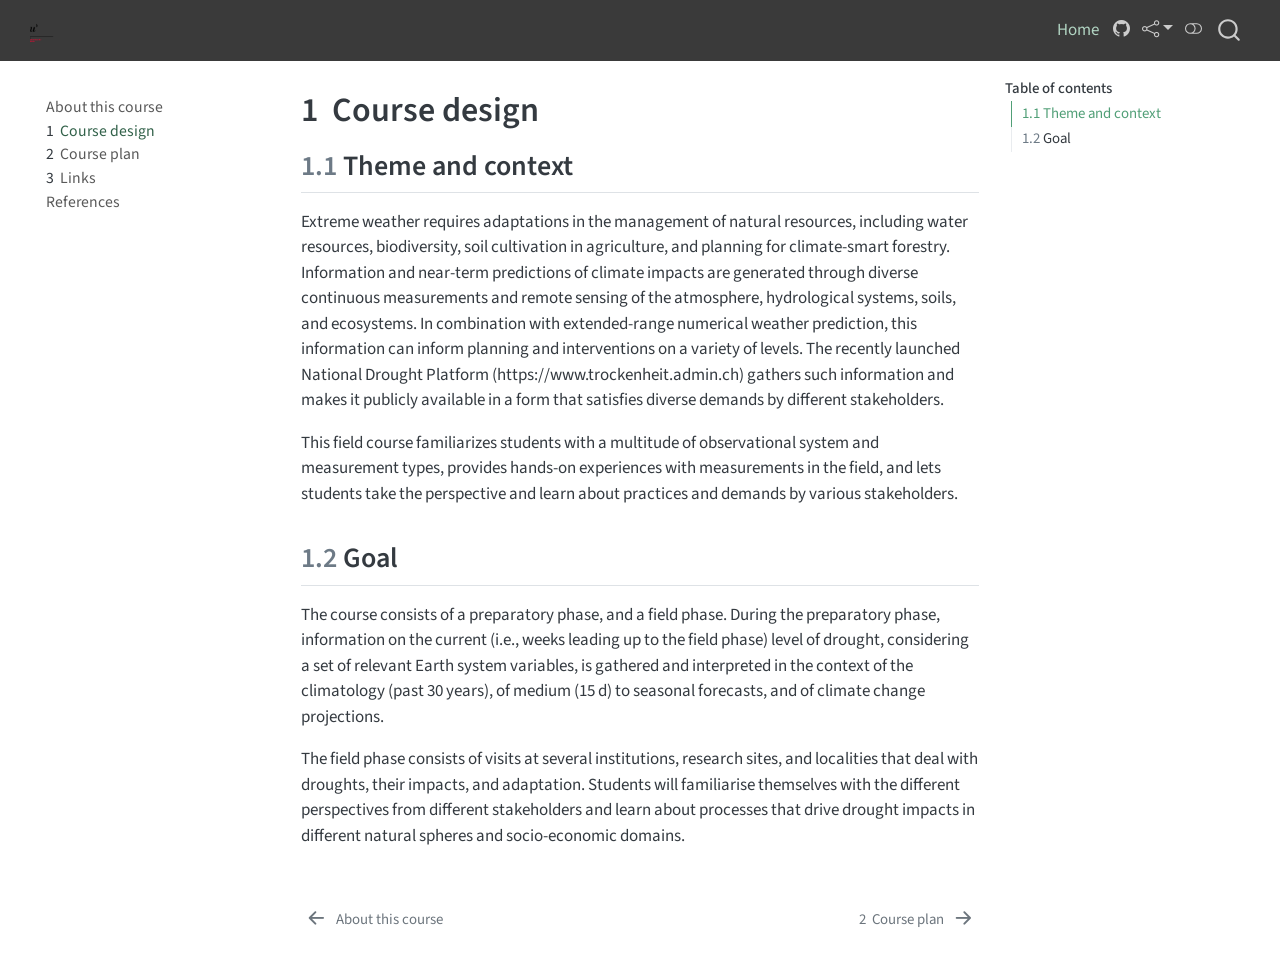
==== design.html @ 161d973e "Built site for gh-pages" ====
<!DOCTYPE html>
<html xmlns="http://www.w3.org/1999/xhtml" lang="en" xml:lang="en"><head>

<meta charset="utf-8">
<meta name="generator" content="quarto-1.8.27">

<meta name="viewport" content="width=device-width, initial-scale=1.0, user-scalable=yes">


<title>1&nbsp; Course design – Feldkurs Schweiz</title>
<style>
code{white-space: pre-wrap;}
span.smallcaps{font-variant: small-caps;}
div.columns{display: flex; gap: min(4vw, 1.5em);}
div.column{flex: auto; overflow-x: auto;}
div.hanging-indent{margin-left: 1.5em; text-indent: -1.5em;}
ul.task-list{list-style: none;}
ul.task-list li input[type="checkbox"] {
  width: 0.8em;
  margin: 0 0.8em 0.2em -1em; /* quarto-specific, see https://github.com/quarto-dev/quarto-cli/issues/4556 */ 
  vertical-align: middle;
}
</style>


<script src="site_libs/quarto-nav/quarto-nav.js"></script>
<script src="site_libs/quarto-nav/headroom.min.js"></script>
<script src="site_libs/clipboard/clipboard.min.js"></script>
<script src="site_libs/quarto-search/autocomplete.umd.js"></script>
<script src="site_libs/quarto-search/fuse.min.js"></script>
<script src="site_libs/quarto-search/quarto-search.js"></script>
<meta name="quarto:offset" content="./">
<link href="./plan.html" rel="next">
<link href="./index.html" rel="prev">
<link href="./figures/favicon.ico" rel="icon">
<script src="site_libs/quarto-html/quarto.js" type="module"></script>
<script src="site_libs/quarto-html/tabsets/tabsets.js" type="module"></script>
<script src="site_libs/quarto-html/axe/axe-check.js" type="module"></script>
<script src="site_libs/quarto-html/popper.min.js"></script>
<script src="site_libs/quarto-html/tippy.umd.min.js"></script>
<script src="site_libs/quarto-html/anchor.min.js"></script>
<link href="site_libs/quarto-html/tippy.css" rel="stylesheet">
<link href="site_libs/quarto-html/quarto-syntax-highlighting-ed96de9b727972fe78a7b5d16c58bf87.css" rel="stylesheet" class="quarto-color-scheme" id="quarto-text-highlighting-styles">
<link href="site_libs/quarto-html/quarto-syntax-highlighting-dark-4d9afe2b8d18ee9fa5d0d57b5ed4214d.css" rel="stylesheet" class="quarto-color-scheme quarto-color-alternate" id="quarto-text-highlighting-styles">
<link href="site_libs/quarto-html/quarto-syntax-highlighting-ed96de9b727972fe78a7b5d16c58bf87.css" rel="stylesheet" class="quarto-color-scheme-extra" id="quarto-text-highlighting-styles">
<script src="site_libs/bootstrap/bootstrap.min.js"></script>
<link href="site_libs/bootstrap/bootstrap-icons.css" rel="stylesheet">
<link href="site_libs/bootstrap/bootstrap-1b664e6692268865ac8c350bc2db6ed4.min.css" rel="stylesheet" append-hash="true" class="quarto-color-scheme" id="quarto-bootstrap" data-mode="light">
<link href="site_libs/bootstrap/bootstrap-dark-55abac0465d10ec823624cc1da9df1de.min.css" rel="stylesheet" append-hash="true" class="quarto-color-scheme quarto-color-alternate" id="quarto-bootstrap" data-mode="dark">
<link href="site_libs/bootstrap/bootstrap-1b664e6692268865ac8c350bc2db6ed4.min.css" rel="stylesheet" append-hash="true" class="quarto-color-scheme-extra" id="quarto-bootstrap" data-mode="light">
<script id="quarto-search-options" type="application/json">{
  "location": "navbar",
  "copy-button": false,
  "collapse-after": 3,
  "panel-placement": "end",
  "type": "overlay",
  "limit": 50,
  "keyboard-shortcut": [
    "f",
    "/",
    "s"
  ],
  "show-item-context": false,
  "language": {
    "search-no-results-text": "No results",
    "search-matching-documents-text": "matching documents",
    "search-copy-link-title": "Copy link to search",
    "search-hide-matches-text": "Hide additional matches",
    "search-more-match-text": "more match in this document",
    "search-more-matches-text": "more matches in this document",
    "search-clear-button-title": "Clear",
    "search-text-placeholder": "",
    "search-detached-cancel-button-title": "Cancel",
    "search-submit-button-title": "Submit",
    "search-label": "Search"
  }
}</script>


<meta name="twitter:title" content="1&nbsp; Course design – Feldkurs Schweiz">
<meta name="twitter:description" content="">
<meta name="twitter:card" content="summary">
</head>

<body class="nav-sidebar floating nav-fixed quarto-light"><script id="quarto-html-before-body" type="application/javascript">
    const toggleBodyColorMode = (bsSheetEl) => {
      const mode = bsSheetEl.getAttribute("data-mode");
      const bodyEl = window.document.querySelector("body");
      if (mode === "dark") {
        bodyEl.classList.add("quarto-dark");
        bodyEl.classList.remove("quarto-light");
      } else {
        bodyEl.classList.add("quarto-light");
        bodyEl.classList.remove("quarto-dark");
      }
    }
    const toggleBodyColorPrimary = () => {
      const bsSheetEl = window.document.querySelector("link#quarto-bootstrap:not([rel=disabled-stylesheet])");
      if (bsSheetEl) {
        toggleBodyColorMode(bsSheetEl);
      }
    }
    const setColorSchemeToggle = (alternate) => {
      const toggles = window.document.querySelectorAll('.quarto-color-scheme-toggle');
      for (let i=0; i < toggles.length; i++) {
        const toggle = toggles[i];
        if (toggle) {
          if (alternate) {
            toggle.classList.add("alternate");
          } else {
            toggle.classList.remove("alternate");
          }
        }
      }
    };
    const toggleColorMode = (alternate) => {
      // Switch the stylesheets
      const primaryStylesheets = window.document.querySelectorAll('link.quarto-color-scheme:not(.quarto-color-alternate)');
      const alternateStylesheets = window.document.querySelectorAll('link.quarto-color-scheme.quarto-color-alternate');
      manageTransitions('#quarto-margin-sidebar .nav-link', false);
      if (alternate) {
        // note: dark is layered on light, we don't disable primary!
        enableStylesheet(alternateStylesheets);
        for (const sheetNode of alternateStylesheets) {
          if (sheetNode.id === "quarto-bootstrap") {
            toggleBodyColorMode(sheetNode);
          }
        }
      } else {
        disableStylesheet(alternateStylesheets);
        enableStylesheet(primaryStylesheets)
        toggleBodyColorPrimary();
      }
      manageTransitions('#quarto-margin-sidebar .nav-link', true);
      // Switch the toggles
      setColorSchemeToggle(alternate)
      // Hack to workaround the fact that safari doesn't
      // properly recolor the scrollbar when toggling (#1455)
      if (navigator.userAgent.indexOf('Safari') > 0 && navigator.userAgent.indexOf('Chrome') == -1) {
        manageTransitions("body", false);
        window.scrollTo(0, 1);
        setTimeout(() => {
          window.scrollTo(0, 0);
          manageTransitions("body", true);
        }, 40);
      }
    }
    const disableStylesheet = (stylesheets) => {
      for (let i=0; i < stylesheets.length; i++) {
        const stylesheet = stylesheets[i];
        stylesheet.rel = 'disabled-stylesheet';
      }
    }
    const enableStylesheet = (stylesheets) => {
      for (let i=0; i < stylesheets.length; i++) {
        const stylesheet = stylesheets[i];
        if(stylesheet.rel !== 'stylesheet') { // for Chrome, which will still FOUC without this check
          stylesheet.rel = 'stylesheet';
        }
      }
    }
    const manageTransitions = (selector, allowTransitions) => {
      const els = window.document.querySelectorAll(selector);
      for (let i=0; i < els.length; i++) {
        const el = els[i];
        if (allowTransitions) {
          el.classList.remove('notransition');
        } else {
          el.classList.add('notransition');
        }
      }
    }
    const isFileUrl = () => {
      return window.location.protocol === 'file:';
    }
    const hasAlternateSentinel = () => {
      let styleSentinel = getColorSchemeSentinel();
      if (styleSentinel !== null) {
        return styleSentinel === "alternate";
      } else {
        return false;
      }
    }
    const setStyleSentinel = (alternate) => {
      const value = alternate ? "alternate" : "default";
      if (!isFileUrl()) {
        window.localStorage.setItem("quarto-color-scheme", value);
      } else {
        localAlternateSentinel = value;
      }
    }
    const getColorSchemeSentinel = () => {
      if (!isFileUrl()) {
        const storageValue = window.localStorage.getItem("quarto-color-scheme");
        return storageValue != null ? storageValue : localAlternateSentinel;
      } else {
        return localAlternateSentinel;
      }
    }
    const toggleGiscusIfUsed = (isAlternate, darkModeDefault) => {
      const baseTheme = document.querySelector('#giscus-base-theme')?.value ?? 'light';
      const alternateTheme = document.querySelector('#giscus-alt-theme')?.value ?? 'dark';
      let newTheme = '';
      if(authorPrefersDark) {
        newTheme = isAlternate ? baseTheme : alternateTheme;
      } else {
        newTheme = isAlternate ? alternateTheme : baseTheme;
      }
      const changeGiscusTheme = () => {
        // From: https://github.com/giscus/giscus/issues/336
        const sendMessage = (message) => {
          const iframe = document.querySelector('iframe.giscus-frame');
          if (!iframe) return;
          iframe.contentWindow.postMessage({ giscus: message }, 'https://giscus.app');
        }
        sendMessage({
          setConfig: {
            theme: newTheme
          }
        });
      }
      const isGiscussLoaded = window.document.querySelector('iframe.giscus-frame') !== null;
      if (isGiscussLoaded) {
        changeGiscusTheme();
      }
    };
    const authorPrefersDark = false;
    const darkModeDefault = authorPrefersDark;
      document.querySelector('link#quarto-text-highlighting-styles.quarto-color-scheme-extra').rel = 'disabled-stylesheet';
      document.querySelector('link#quarto-bootstrap.quarto-color-scheme-extra').rel = 'disabled-stylesheet';
    let localAlternateSentinel = darkModeDefault ? 'alternate' : 'default';
    // Dark / light mode switch
    window.quartoToggleColorScheme = () => {
      // Read the current dark / light value
      let toAlternate = !hasAlternateSentinel();
      toggleColorMode(toAlternate);
      setStyleSentinel(toAlternate);
      toggleGiscusIfUsed(toAlternate, darkModeDefault);
      window.dispatchEvent(new Event('resize'));
    };
    // Switch to dark mode if need be
    if (hasAlternateSentinel()) {
      toggleColorMode(true);
    } else {
      toggleColorMode(false);
    }
  </script>

<div id="quarto-search-results"></div>
  <header id="quarto-header" class="headroom fixed-top">
    <nav class="navbar navbar-expand-lg " data-bs-theme="dark">
      <div class="navbar-container container-fluid">
      <div class="navbar-brand-container mx-auto">
    <a href="./index.html" class="navbar-brand navbar-brand-logo">
    <img src="./images/logo_unibern_squid3.png" alt="" class="navbar-logo light-content">
    <img src="./images/logo_unibern_squid3.png" alt="" class="navbar-logo dark-content">
    </a>
    <a class="navbar-brand" href="./index.html">
    <span class="navbar-title"></span>
    </a>
  </div>
            <div id="quarto-search" class="" title="Search"></div>
          <button class="navbar-toggler" type="button" data-bs-toggle="collapse" data-bs-target="#navbarCollapse" aria-controls="navbarCollapse" role="menu" aria-expanded="false" aria-label="Toggle navigation" onclick="if (window.quartoToggleHeadroom) { window.quartoToggleHeadroom(); }">
  <span class="navbar-toggler-icon"></span>
</button>
          <div class="collapse navbar-collapse" id="navbarCollapse">
            <ul class="navbar-nav navbar-nav-scroll ms-auto">
  <li class="nav-item">
    <a class="nav-link active" href="./index.html" aria-current="page"> 
<span class="menu-text">Home</span></a>
  </li>  
</ul>
          </div> <!-- /navcollapse -->
            <div class="quarto-navbar-tools tools-wide">
    <a href="https://github.com/geco-bern/feldkurs_trockenheit/" title="Source Code" class="quarto-navigation-tool px-1" aria-label="Source Code"><i class="bi bi-github"></i></a>
    <div class="dropdown">
      <a href="" title="Share" id="quarto-navigation-tool-dropdown-0" class="quarto-navigation-tool dropdown-toggle px-1" data-bs-toggle="dropdown" aria-expanded="false" role="link" aria-label="Share"><i class="bi bi-share"></i></a>
      <ul class="dropdown-menu" aria-labelledby="quarto-navigation-tool-dropdown-0">
          <li>
            <a class="dropdown-item quarto-navbar-tools-item" href="https://twitter.com/intent/tweet?url=|url|">
              <i class="bi bi-twitter pe-1"></i>
            Twitter
            </a>
          </li>
          <li>
            <a class="dropdown-item quarto-navbar-tools-item" href="https://www.facebook.com/sharer/sharer.php?u=|url|">
              <i class="bi bi-facebook pe-1"></i>
            Facebook
            </a>
          </li>
      </ul>
    </div>
  <a href="" class="quarto-color-scheme-toggle quarto-navigation-tool  px-1" onclick="window.quartoToggleColorScheme(); return false;" title="Toggle dark mode"><i class="bi"></i></a>
</div>
      </div> <!-- /container-fluid -->
    </nav>
  <nav class="quarto-secondary-nav">
    <div class="container-fluid d-flex">
      <button type="button" class="quarto-btn-toggle btn" data-bs-toggle="collapse" role="button" data-bs-target=".quarto-sidebar-collapse-item" aria-controls="quarto-sidebar" aria-expanded="false" aria-label="Toggle sidebar navigation" onclick="if (window.quartoToggleHeadroom) { window.quartoToggleHeadroom(); }">
        <i class="bi bi-layout-text-sidebar-reverse"></i>
      </button>
        <nav class="quarto-page-breadcrumbs" aria-label="breadcrumb"><ol class="breadcrumb"><li class="breadcrumb-item"><a href="./design.html"><span class="chapter-number">1</span>&nbsp; <span class="chapter-title">Course design</span></a></li></ol></nav>
        <a class="flex-grow-1" role="navigation" data-bs-toggle="collapse" data-bs-target=".quarto-sidebar-collapse-item" aria-controls="quarto-sidebar" aria-expanded="false" aria-label="Toggle sidebar navigation" onclick="if (window.quartoToggleHeadroom) { window.quartoToggleHeadroom(); }">      
        </a>
    </div>
  </nav>
</header>
<!-- content -->
<div id="quarto-content" class="quarto-container page-columns page-rows-contents page-layout-article page-navbar">
<!-- sidebar -->
  <nav id="quarto-sidebar" class="sidebar collapse collapse-horizontal quarto-sidebar-collapse-item sidebar-navigation floating overflow-auto">
    <div class="sidebar-menu-container"> 
    <ul class="list-unstyled mt-1">
        <li class="sidebar-item">
  <div class="sidebar-item-container"> 
  <a href="./index.html" class="sidebar-item-text sidebar-link">
 <span class="menu-text">About this course</span></a>
  </div>
</li>
        <li class="sidebar-item">
  <div class="sidebar-item-container"> 
  <a href="./design.html" class="sidebar-item-text sidebar-link active">
 <span class="menu-text"><span class="chapter-number">1</span>&nbsp; <span class="chapter-title">Course design</span></span></a>
  </div>
</li>
        <li class="sidebar-item">
  <div class="sidebar-item-container"> 
  <a href="./plan.html" class="sidebar-item-text sidebar-link">
 <span class="menu-text"><span class="chapter-number">2</span>&nbsp; <span class="chapter-title">Course plan</span></span></a>
  </div>
</li>
        <li class="sidebar-item">
  <div class="sidebar-item-container"> 
  <a href="./links.html" class="sidebar-item-text sidebar-link">
 <span class="menu-text"><span class="chapter-number">3</span>&nbsp; <span class="chapter-title">Links</span></span></a>
  </div>
</li>
        <li class="sidebar-item">
  <div class="sidebar-item-container"> 
  <a href="./references.html" class="sidebar-item-text sidebar-link">
 <span class="menu-text">References</span></a>
  </div>
</li>
    </ul>
    </div>
</nav>
<div id="quarto-sidebar-glass" class="quarto-sidebar-collapse-item" data-bs-toggle="collapse" data-bs-target=".quarto-sidebar-collapse-item"></div>
<!-- margin-sidebar -->
    <div id="quarto-margin-sidebar" class="sidebar margin-sidebar">
        <nav id="TOC" role="doc-toc" class="toc-active">
    <h2 id="toc-title">Table of contents</h2>
   
  <ul>
  <li><a href="#theme-and-context" id="toc-theme-and-context" class="nav-link active" data-scroll-target="#theme-and-context"><span class="header-section-number">1.1</span> Theme and context</a></li>
  <li><a href="#goal" id="toc-goal" class="nav-link" data-scroll-target="#goal"><span class="header-section-number">1.2</span> Goal</a></li>
  </ul>
</nav>
    </div>
<!-- main -->
<main class="content" id="quarto-document-content">


<header id="title-block-header" class="quarto-title-block default">
<div class="quarto-title">
<h1 class="title"><span class="chapter-number">1</span>&nbsp; <span class="chapter-title">Course design</span></h1>
</div>



<div class="quarto-title-meta">

    
  
    
  </div>
  


</header>


<section id="theme-and-context" class="level2" data-number="1.1">
<h2 data-number="1.1" class="anchored" data-anchor-id="theme-and-context"><span class="header-section-number">1.1</span> Theme and context</h2>
<p>Extreme weather requires adaptations in the management of natural resources, including water resources, biodiversity, soil cultivation in agriculture, and planning for climate-smart forestry. Information and near-term predictions of climate impacts are generated through diverse continuous measurements and remote sensing of the atmosphere, hydrological systems, soils, and ecosystems. In combination with extended-range numerical weather prediction, this information can inform planning and interventions on a variety of levels. The recently launched National Drought Platform (https://www.trockenheit.admin.ch) gathers such information and makes it publicly available in a form that satisfies diverse demands by different stakeholders.</p>
<p>This field course familiarizes students with a multitude of observational system and measurement types, provides hands-on experiences with measurements in the field, and lets students take the perspective and learn about practices and demands by various stakeholders.</p>
</section>
<section id="goal" class="level2" data-number="1.2">
<h2 data-number="1.2" class="anchored" data-anchor-id="goal"><span class="header-section-number">1.2</span> Goal</h2>
<p>The course consists of a preparatory phase, and a field phase. During the preparatory phase, information on the current (i.e., weeks leading up to the field phase) level of drought, considering a set of relevant Earth system variables, is gathered and interpreted in the context of the climatology (past 30 years), of medium (15 d) to seasonal forecasts, and of climate change projections.</p>
<p>The field phase consists of visits at several institutions, research sites, and localities that deal with droughts, their impacts, and adaptation. Students will familiarise themselves with the different perspectives from different stakeholders and learn about processes that drive drought impacts in different natural spheres and socio-economic domains.</p>


</section>

</main> <!-- /main -->
<script id="quarto-html-after-body" type="application/javascript">
  window.document.addEventListener("DOMContentLoaded", function (event) {
    // Ensure there is a toggle, if there isn't float one in the top right
    if (window.document.querySelector('.quarto-color-scheme-toggle') === null) {
      const a = window.document.createElement('a');
      a.classList.add('top-right');
      a.classList.add('quarto-color-scheme-toggle');
      a.href = "";
      a.onclick = function() { try { window.quartoToggleColorScheme(); } catch {} return false; };
      const i = window.document.createElement("i");
      i.classList.add('bi');
      a.appendChild(i);
      window.document.body.appendChild(a);
    }
    setColorSchemeToggle(hasAlternateSentinel())
    const icon = "";
    const anchorJS = new window.AnchorJS();
    anchorJS.options = {
      placement: 'right',
      icon: icon
    };
    anchorJS.add('.anchored');
    const isCodeAnnotation = (el) => {
      for (const clz of el.classList) {
        if (clz.startsWith('code-annotation-')) {                     
          return true;
        }
      }
      return false;
    }
    const onCopySuccess = function(e) {
      // button target
      const button = e.trigger;
      // don't keep focus
      button.blur();
      // flash "checked"
      button.classList.add('code-copy-button-checked');
      var currentTitle = button.getAttribute("title");
      button.setAttribute("title", "Copied!");
      let tooltip;
      if (window.bootstrap) {
        button.setAttribute("data-bs-toggle", "tooltip");
        button.setAttribute("data-bs-placement", "left");
        button.setAttribute("data-bs-title", "Copied!");
        tooltip = new bootstrap.Tooltip(button, 
          { trigger: "manual", 
            customClass: "code-copy-button-tooltip",
            offset: [0, -8]});
        tooltip.show();    
      }
      setTimeout(function() {
        if (tooltip) {
          tooltip.hide();
          button.removeAttribute("data-bs-title");
          button.removeAttribute("data-bs-toggle");
          button.removeAttribute("data-bs-placement");
        }
        button.setAttribute("title", currentTitle);
        button.classList.remove('code-copy-button-checked');
      }, 1000);
      // clear code selection
      e.clearSelection();
    }
    const getTextToCopy = function(trigger) {
      const outerScaffold = trigger.parentElement.cloneNode(true);
      const codeEl = outerScaffold.querySelector('code');
      for (const childEl of codeEl.children) {
        if (isCodeAnnotation(childEl)) {
          childEl.remove();
        }
      }
      return codeEl.innerText;
    }
    const clipboard = new window.ClipboardJS('.code-copy-button:not([data-in-quarto-modal])', {
      text: getTextToCopy
    });
    clipboard.on('success', onCopySuccess);
    if (window.document.getElementById('quarto-embedded-source-code-modal')) {
      const clipboardModal = new window.ClipboardJS('.code-copy-button[data-in-quarto-modal]', {
        text: getTextToCopy,
        container: window.document.getElementById('quarto-embedded-source-code-modal')
      });
      clipboardModal.on('success', onCopySuccess);
    }
      var localhostRegex = new RegExp(/^(?:http|https):\/\/localhost\:?[0-9]*\//);
      var mailtoRegex = new RegExp(/^mailto:/);
        var filterRegex = new RegExp('/' + window.location.host + '/');
      var isInternal = (href) => {
          return filterRegex.test(href) || localhostRegex.test(href) || mailtoRegex.test(href);
      }
      // Inspect non-navigation links and adorn them if external
     var links = window.document.querySelectorAll('a[href]:not(.nav-link):not(.navbar-brand):not(.toc-action):not(.sidebar-link):not(.sidebar-item-toggle):not(.pagination-link):not(.no-external):not([aria-hidden]):not(.dropdown-item):not(.quarto-navigation-tool):not(.about-link)');
      for (var i=0; i<links.length; i++) {
        const link = links[i];
        if (!isInternal(link.href)) {
          // undo the damage that might have been done by quarto-nav.js in the case of
          // links that we want to consider external
          if (link.dataset.originalHref !== undefined) {
            link.href = link.dataset.originalHref;
          }
        }
      }
    function tippyHover(el, contentFn, onTriggerFn, onUntriggerFn) {
      const config = {
        allowHTML: true,
        maxWidth: 500,
        delay: 100,
        arrow: false,
        appendTo: function(el) {
            return el.parentElement;
        },
        interactive: true,
        interactiveBorder: 10,
        theme: 'quarto',
        placement: 'bottom-start',
      };
      if (contentFn) {
        config.content = contentFn;
      }
      if (onTriggerFn) {
        config.onTrigger = onTriggerFn;
      }
      if (onUntriggerFn) {
        config.onUntrigger = onUntriggerFn;
      }
      window.tippy(el, config); 
    }
    const noterefs = window.document.querySelectorAll('a[role="doc-noteref"]');
    for (var i=0; i<noterefs.length; i++) {
      const ref = noterefs[i];
      tippyHover(ref, function() {
        // use id or data attribute instead here
        let href = ref.getAttribute('data-footnote-href') || ref.getAttribute('href');
        try { href = new URL(href).hash; } catch {}
        const id = href.replace(/^#\/?/, "");
        const note = window.document.getElementById(id);
        if (note) {
          return note.innerHTML;
        } else {
          return "";
        }
      });
    }
    const xrefs = window.document.querySelectorAll('a.quarto-xref');
    const processXRef = (id, note) => {
      // Strip column container classes
      const stripColumnClz = (el) => {
        el.classList.remove("page-full", "page-columns");
        if (el.children) {
          for (const child of el.children) {
            stripColumnClz(child);
          }
        }
      }
      stripColumnClz(note)
      if (id === null || id.startsWith('sec-')) {
        // Special case sections, only their first couple elements
        const container = document.createElement("div");
        if (note.children && note.children.length > 2) {
          container.appendChild(note.children[0].cloneNode(true));
          for (let i = 1; i < note.children.length; i++) {
            const child = note.children[i];
            if (child.tagName === "P" && child.innerText === "") {
              continue;
            } else {
              container.appendChild(child.cloneNode(true));
              break;
            }
          }
          if (window.Quarto?.typesetMath) {
            window.Quarto.typesetMath(container);
          }
          return container.innerHTML
        } else {
          if (window.Quarto?.typesetMath) {
            window.Quarto.typesetMath(note);
          }
          return note.innerHTML;
        }
      } else {
        // Remove any anchor links if they are present
        const anchorLink = note.querySelector('a.anchorjs-link');
        if (anchorLink) {
          anchorLink.remove();
        }
        if (window.Quarto?.typesetMath) {
          window.Quarto.typesetMath(note);
        }
        if (note.classList.contains("callout")) {
          return note.outerHTML;
        } else {
          return note.innerHTML;
        }
      }
    }
    for (var i=0; i<xrefs.length; i++) {
      const xref = xrefs[i];
      tippyHover(xref, undefined, function(instance) {
        instance.disable();
        let url = xref.getAttribute('href');
        let hash = undefined; 
        if (url.startsWith('#')) {
          hash = url;
        } else {
          try { hash = new URL(url).hash; } catch {}
        }
        if (hash) {
          const id = hash.replace(/^#\/?/, "");
          const note = window.document.getElementById(id);
          if (note !== null) {
            try {
              const html = processXRef(id, note.cloneNode(true));
              instance.setContent(html);
            } finally {
              instance.enable();
              instance.show();
            }
          } else {
            // See if we can fetch this
            fetch(url.split('#')[0])
            .then(res => res.text())
            .then(html => {
              const parser = new DOMParser();
              const htmlDoc = parser.parseFromString(html, "text/html");
              const note = htmlDoc.getElementById(id);
              if (note !== null) {
                const html = processXRef(id, note);
                instance.setContent(html);
              } 
            }).finally(() => {
              instance.enable();
              instance.show();
            });
          }
        } else {
          // See if we can fetch a full url (with no hash to target)
          // This is a special case and we should probably do some content thinning / targeting
          fetch(url)
          .then(res => res.text())
          .then(html => {
            const parser = new DOMParser();
            const htmlDoc = parser.parseFromString(html, "text/html");
            const note = htmlDoc.querySelector('main.content');
            if (note !== null) {
              // This should only happen for chapter cross references
              // (since there is no id in the URL)
              // remove the first header
              if (note.children.length > 0 && note.children[0].tagName === "HEADER") {
                note.children[0].remove();
              }
              const html = processXRef(null, note);
              instance.setContent(html);
            } 
          }).finally(() => {
            instance.enable();
            instance.show();
          });
        }
      }, function(instance) {
      });
    }
        let selectedAnnoteEl;
        const selectorForAnnotation = ( cell, annotation) => {
          let cellAttr = 'data-code-cell="' + cell + '"';
          let lineAttr = 'data-code-annotation="' +  annotation + '"';
          const selector = 'span[' + cellAttr + '][' + lineAttr + ']';
          return selector;
        }
        const selectCodeLines = (annoteEl) => {
          const doc = window.document;
          const targetCell = annoteEl.getAttribute("data-target-cell");
          const targetAnnotation = annoteEl.getAttribute("data-target-annotation");
          const annoteSpan = window.document.querySelector(selectorForAnnotation(targetCell, targetAnnotation));
          const lines = annoteSpan.getAttribute("data-code-lines").split(",");
          const lineIds = lines.map((line) => {
            return targetCell + "-" + line;
          })
          let top = null;
          let height = null;
          let parent = null;
          if (lineIds.length > 0) {
              //compute the position of the single el (top and bottom and make a div)
              const el = window.document.getElementById(lineIds[0]);
              top = el.offsetTop;
              height = el.offsetHeight;
              parent = el.parentElement.parentElement;
            if (lineIds.length > 1) {
              const lastEl = window.document.getElementById(lineIds[lineIds.length - 1]);
              const bottom = lastEl.offsetTop + lastEl.offsetHeight;
              height = bottom - top;
            }
            if (top !== null && height !== null && parent !== null) {
              // cook up a div (if necessary) and position it 
              let div = window.document.getElementById("code-annotation-line-highlight");
              if (div === null) {
                div = window.document.createElement("div");
                div.setAttribute("id", "code-annotation-line-highlight");
                div.style.position = 'absolute';
                parent.appendChild(div);
              }
              div.style.top = top - 2 + "px";
              div.style.height = height + 4 + "px";
              div.style.left = 0;
              let gutterDiv = window.document.getElementById("code-annotation-line-highlight-gutter");
              if (gutterDiv === null) {
                gutterDiv = window.document.createElement("div");
                gutterDiv.setAttribute("id", "code-annotation-line-highlight-gutter");
                gutterDiv.style.position = 'absolute';
                const codeCell = window.document.getElementById(targetCell);
                const gutter = codeCell.querySelector('.code-annotation-gutter');
                gutter.appendChild(gutterDiv);
              }
              gutterDiv.style.top = top - 2 + "px";
              gutterDiv.style.height = height + 4 + "px";
            }
            selectedAnnoteEl = annoteEl;
          }
        };
        const unselectCodeLines = () => {
          const elementsIds = ["code-annotation-line-highlight", "code-annotation-line-highlight-gutter"];
          elementsIds.forEach((elId) => {
            const div = window.document.getElementById(elId);
            if (div) {
              div.remove();
            }
          });
          selectedAnnoteEl = undefined;
        };
          // Handle positioning of the toggle
      window.addEventListener(
        "resize",
        throttle(() => {
          elRect = undefined;
          if (selectedAnnoteEl) {
            selectCodeLines(selectedAnnoteEl);
          }
        }, 10)
      );
      function throttle(fn, ms) {
      let throttle = false;
      let timer;
        return (...args) => {
          if(!throttle) { // first call gets through
              fn.apply(this, args);
              throttle = true;
          } else { // all the others get throttled
              if(timer) clearTimeout(timer); // cancel #2
              timer = setTimeout(() => {
                fn.apply(this, args);
                timer = throttle = false;
              }, ms);
          }
        };
      }
        // Attach click handler to the DT
        const annoteDls = window.document.querySelectorAll('dt[data-target-cell]');
        for (const annoteDlNode of annoteDls) {
          annoteDlNode.addEventListener('click', (event) => {
            const clickedEl = event.target;
            if (clickedEl !== selectedAnnoteEl) {
              unselectCodeLines();
              const activeEl = window.document.querySelector('dt[data-target-cell].code-annotation-active');
              if (activeEl) {
                activeEl.classList.remove('code-annotation-active');
              }
              selectCodeLines(clickedEl);
              clickedEl.classList.add('code-annotation-active');
            } else {
              // Unselect the line
              unselectCodeLines();
              clickedEl.classList.remove('code-annotation-active');
            }
          });
        }
    const findCites = (el) => {
      const parentEl = el.parentElement;
      if (parentEl) {
        const cites = parentEl.dataset.cites;
        if (cites) {
          return {
            el,
            cites: cites.split(' ')
          };
        } else {
          return findCites(el.parentElement)
        }
      } else {
        return undefined;
      }
    };
    var bibliorefs = window.document.querySelectorAll('a[role="doc-biblioref"]');
    for (var i=0; i<bibliorefs.length; i++) {
      const ref = bibliorefs[i];
      const citeInfo = findCites(ref);
      if (citeInfo) {
        tippyHover(citeInfo.el, function() {
          var popup = window.document.createElement('div');
          citeInfo.cites.forEach(function(cite) {
            var citeDiv = window.document.createElement('div');
            citeDiv.classList.add('hanging-indent');
            citeDiv.classList.add('csl-entry');
            var biblioDiv = window.document.getElementById('ref-' + cite);
            if (biblioDiv) {
              citeDiv.innerHTML = biblioDiv.innerHTML;
            }
            popup.appendChild(citeDiv);
          });
          return popup.innerHTML;
        });
      }
    }
  });
  </script>
<nav class="page-navigation">
  <div class="nav-page nav-page-previous">
      <a href="./index.html" class="pagination-link" aria-label="About this course">
        <i class="bi bi-arrow-left-short"></i> <span class="nav-page-text">About this course</span>
      </a>          
  </div>
  <div class="nav-page nav-page-next">
      <a href="./plan.html" class="pagination-link" aria-label="Course plan">
        <span class="nav-page-text"><span class="chapter-number">2</span>&nbsp; <span class="chapter-title">Course plan</span></span> <i class="bi bi-arrow-right-short"></i>
      </a>
  </div>
</nav>
</div> <!-- /content -->




</body></html>
---- site_libs/quarto-html/tippy.css ----
.tippy-box[data-animation=fade][data-state=hidden]{opacity:0}[data-tippy-root]{max-width:calc(100vw - 10px)}.tippy-box{position:relative;background-color:#333;color:#fff;border-radius:4px;font-size:14px;line-height:1.4;white-space:normal;outline:0;transition-property:transform,visibility,opacity}.tippy-box[data-placement^=top]>.tippy-arrow{bottom:0}.tippy-box[data-placement^=top]>.tippy-arrow:before{bottom:-7px;left:0;border-width:8px 8px 0;border-top-color:initial;transform-origin:center top}.tippy-box[data-placement^=bottom]>.tippy-arrow{top:0}.tippy-box[data-placement^=bottom]>.tippy-arrow:before{top:-7px;left:0;border-width:0 8px 8px;border-bottom-color:initial;transform-origin:center bottom}.tippy-box[data-placement^=left]>.tippy-arrow{right:0}.tippy-box[data-placement^=left]>.tippy-arrow:before{border-width:8px 0 8px 8px;border-left-color:initial;right:-7px;transform-origin:center left}.tippy-box[data-placement^=right]>.tippy-arrow{left:0}.tippy-box[data-placement^=right]>.tippy-arrow:before{left:-7px;border-width:8px 8px 8px 0;border-right-color:initial;transform-origin:center right}.tippy-box[data-inertia][data-state=visible]{transition-timing-function:cubic-bezier(.54,1.5,.38,1.11)}.tippy-arrow{width:16px;height:16px;color:#333}.tippy-arrow:before{content:"";position:absolute;border-color:transparent;border-style:solid}.tippy-content{position:relative;padding:5px 9px;z-index:1}
---- site_libs/quarto-html/quarto-syntax-highlighting-ed96de9b727972fe78a7b5d16c58bf87.css ----
/* quarto syntax highlight colors */
:root {
  --quarto-hl-ot-color: #003B4F;
  --quarto-hl-at-color: #657422;
  --quarto-hl-ss-color: #20794D;
  --quarto-hl-an-color: #5E5E5E;
  --quarto-hl-fu-color: #4758AB;
  --quarto-hl-st-color: #20794D;
  --quarto-hl-cf-color: #003B4F;
  --quarto-hl-op-color: #5E5E5E;
  --quarto-hl-er-color: #AD0000;
  --quarto-hl-bn-color: #AD0000;
  --quarto-hl-al-color: #AD0000;
  --quarto-hl-va-color: #111111;
  --quarto-hl-bu-color: inherit;
  --quarto-hl-ex-color: inherit;
  --quarto-hl-pp-color: #AD0000;
  --quarto-hl-in-color: #5E5E5E;
  --quarto-hl-vs-color: #20794D;
  --quarto-hl-wa-color: #5E5E5E;
  --quarto-hl-do-color: #5E5E5E;
  --quarto-hl-im-color: #00769E;
  --quarto-hl-ch-color: #20794D;
  --quarto-hl-dt-color: #AD0000;
  --quarto-hl-fl-color: #AD0000;
  --quarto-hl-co-color: #5E5E5E;
  --quarto-hl-cv-color: #5E5E5E;
  --quarto-hl-cn-color: #8f5902;
  --quarto-hl-sc-color: #5E5E5E;
  --quarto-hl-dv-color: #AD0000;
  --quarto-hl-kw-color: #003B4F;
}

/* other quarto variables */
:root {
  --quarto-font-monospace: SFMono-Regular, Menlo, Monaco, Consolas, "Liberation Mono", "Courier New", monospace;
}

/* syntax highlight based on Pandoc's rules */
pre > code.sourceCode > span {
  color: #003B4F;
}

code.sourceCode > span {
  color: #003B4F;
}

div.sourceCode,
div.sourceCode pre.sourceCode {
  color: #003B4F;
}

/* Normal */
code span {
  color: #003B4F;
}

/* Alert */
code span.al {
  color: #AD0000;
  font-style: inherit;
}

/* Annotation */
code span.an {
  color: #5E5E5E;
  font-style: inherit;
}

/* Attribute */
code span.at {
  color: #657422;
  font-style: inherit;
}

/* BaseN */
code span.bn {
  color: #AD0000;
  font-style: inherit;
}

/* BuiltIn */
code span.bu {
  font-style: inherit;
}

/* ControlFlow */
code span.cf {
  color: #003B4F;
  font-weight: bold;
  font-style: inherit;
}

/* Char */
code span.ch {
  color: #20794D;
  font-style: inherit;
}

/* Constant */
code span.cn {
  color: #8f5902;
  font-style: inherit;
}

/* Comment */
code span.co {
  color: #5E5E5E;
  font-style: inherit;
}

/* CommentVar */
code span.cv {
  color: #5E5E5E;
  font-style: italic;
}

/* Documentation */
code span.do {
  color: #5E5E5E;
  font-style: italic;
}

/* DataType */
code span.dt {
  color: #AD0000;
  font-style: inherit;
}

/* DecVal */
code span.dv {
  color: #AD0000;
  font-style: inherit;
}

/* Error */
code span.er {
  color: #AD0000;
  font-style: inherit;
}

/* Extension */
code span.ex {
  font-style: inherit;
}

/* Float */
code span.fl {
  color: #AD0000;
  font-style: inherit;
}

/* Function */
code span.fu {
  color: #4758AB;
  font-style: inherit;
}

/* Import */
code span.im {
  color: #00769E;
  font-style: inherit;
}

/* Information */
code span.in {
  color: #5E5E5E;
  font-style: inherit;
}

/* Keyword */
code span.kw {
  color: #003B4F;
  font-weight: bold;
  font-style: inherit;
}

/* Operator */
code span.op {
  color: #5E5E5E;
  font-style: inherit;
}

/* Other */
code span.ot {
  color: #003B4F;
  font-style: inherit;
}

/* Preprocessor */
code span.pp {
  color: #AD0000;
  font-style: inherit;
}

/* SpecialChar */
code span.sc {
  color: #5E5E5E;
  font-style: inherit;
}

/* SpecialString */
code span.ss {
  color: #20794D;
  font-style: inherit;
}

/* String */
code span.st {
  color: #20794D;
  font-style: inherit;
}

/* Variable */
code span.va {
  color: #111111;
  font-style: inherit;
}

/* VerbatimString */
code span.vs {
  color: #20794D;
  font-style: inherit;
}

/* Warning */
code span.wa {
  color: #5E5E5E;
  font-style: italic;
}

.prevent-inlining {
  content: "</";
}

/*# sourceMappingURL=0920dd6d7437995b8cdf7429764427b1.css.map */
---- site_libs/quarto-html/quarto-syntax-highlighting-dark-4d9afe2b8d18ee9fa5d0d57b5ed4214d.css ----
/* quarto syntax highlight colors */
:root {
  --quarto-hl-al-color: #f07178;
  --quarto-hl-an-color: #d4d0ab;
  --quarto-hl-at-color: #00e0e0;
  --quarto-hl-bn-color: #d4d0ab;
  --quarto-hl-bu-color: #abe338;
  --quarto-hl-ch-color: #abe338;
  --quarto-hl-co-color: #f8f8f2;
  --quarto-hl-cv-color: #ffd700;
  --quarto-hl-cn-color: #ffd700;
  --quarto-hl-cf-color: #ffa07a;
  --quarto-hl-dt-color: #ffa07a;
  --quarto-hl-dv-color: #d4d0ab;
  --quarto-hl-do-color: #f8f8f2;
  --quarto-hl-er-color: #f07178;
  --quarto-hl-ex-color: #00e0e0;
  --quarto-hl-fl-color: #d4d0ab;
  --quarto-hl-fu-color: #ffa07a;
  --quarto-hl-im-color: #abe338;
  --quarto-hl-in-color: #d4d0ab;
  --quarto-hl-kw-color: #ffa07a;
  --quarto-hl-op-color: #ffa07a;
  --quarto-hl-ot-color: #00e0e0;
  --quarto-hl-pp-color: #dcc6e0;
  --quarto-hl-re-color: #00e0e0;
  --quarto-hl-sc-color: #abe338;
  --quarto-hl-ss-color: #abe338;
  --quarto-hl-st-color: #abe338;
  --quarto-hl-va-color: #00e0e0;
  --quarto-hl-vs-color: #abe338;
  --quarto-hl-wa-color: #dcc6e0;
}

/* other quarto variables */
:root {
  --quarto-font-monospace: SFMono-Regular, Menlo, Monaco, Consolas, "Liberation Mono", "Courier New", monospace;
}

/* syntax highlight based on Pandoc's rules */
pre > code.sourceCode > span {
  color: #f8f8f2;
}

code.sourceCode > span {
  color: #f8f8f2;
}

div.sourceCode,
div.sourceCode pre.sourceCode {
  color: #f8f8f2;
}

/* Normal */
code span {
  color: #f8f8f2;
}

/* Alert */
code span.al {
  color: #f07178;
}

/* Annotation */
code span.an {
  color: #d4d0ab;
}

/* Attribute */
code span.at {
  color: #00e0e0;
}

/* BaseN */
code span.bn {
  color: #d4d0ab;
}

/* BuiltIn */
code span.bu {
  color: #abe338;
}

/* ControlFlow */
code span.cf {
  font-weight: bold;
  color: #ffa07a;
}

/* Char */
code span.ch {
  color: #abe338;
}

/* Constant */
code span.cn {
  color: #ffd700;
}

/* Comment */
code span.co {
  font-style: italic;
  color: #f8f8f2;
}

/* CommentVar */
code span.cv {
  color: #ffd700;
}

/* Documentation */
code span.do {
  color: #f8f8f2;
}

/* DataType */
code span.dt {
  color: #ffa07a;
}

/* DecVal */
code span.dv {
  color: #d4d0ab;
}

/* Error */
code span.er {
  color: #f07178;
  text-decoration: underline;
}

/* Extension */
code span.ex {
  font-weight: bold;
  color: #00e0e0;
}

/* Float */
code span.fl {
  color: #d4d0ab;
}

/* Function */
code span.fu {
  color: #ffa07a;
}

/* Import */
code span.im {
  color: #abe338;
}

/* Information */
code span.in {
  color: #d4d0ab;
}

/* Keyword */
code span.kw {
  font-weight: bold;
  color: #ffa07a;
}

/* Operator */
code span.op {
  color: #ffa07a;
}

/* Other */
code span.ot {
  color: #00e0e0;
}

/* Preprocessor */
code span.pp {
  color: #dcc6e0;
}

/* RegionMarker */
code span.re {
  background-color: #f8f8f2;
  color: #00e0e0;
}

/* SpecialChar */
code span.sc {
  color: #abe338;
}

/* SpecialString */
code span.ss {
  color: #abe338;
}

/* String */
code span.st {
  color: #abe338;
}

/* Variable */
code span.va {
  color: #00e0e0;
}

/* VerbatimString */
code span.vs {
  color: #abe338;
}

/* Warning */
code span.wa {
  color: #dcc6e0;
}

.prevent-inlining {
  content: "</";
}

/*# sourceMappingURL=86edf53ecdff796acf02dbceed379426.css.map */
---- site_libs/quarto-html/quarto-syntax-highlighting-ed96de9b727972fe78a7b5d16c58bf87.css ----
/* quarto syntax highlight colors */
:root {
  --quarto-hl-ot-color: #003B4F;
  --quarto-hl-at-color: #657422;
  --quarto-hl-ss-color: #20794D;
  --quarto-hl-an-color: #5E5E5E;
  --quarto-hl-fu-color: #4758AB;
  --quarto-hl-st-color: #20794D;
  --quarto-hl-cf-color: #003B4F;
  --quarto-hl-op-color: #5E5E5E;
  --quarto-hl-er-color: #AD0000;
  --quarto-hl-bn-color: #AD0000;
  --quarto-hl-al-color: #AD0000;
  --quarto-hl-va-color: #111111;
  --quarto-hl-bu-color: inherit;
  --quarto-hl-ex-color: inherit;
  --quarto-hl-pp-color: #AD0000;
  --quarto-hl-in-color: #5E5E5E;
  --quarto-hl-vs-color: #20794D;
  --quarto-hl-wa-color: #5E5E5E;
  --quarto-hl-do-color: #5E5E5E;
  --quarto-hl-im-color: #00769E;
  --quarto-hl-ch-color: #20794D;
  --quarto-hl-dt-color: #AD0000;
  --quarto-hl-fl-color: #AD0000;
  --quarto-hl-co-color: #5E5E5E;
  --quarto-hl-cv-color: #5E5E5E;
  --quarto-hl-cn-color: #8f5902;
  --quarto-hl-sc-color: #5E5E5E;
  --quarto-hl-dv-color: #AD0000;
  --quarto-hl-kw-color: #003B4F;
}

/* other quarto variables */
:root {
  --quarto-font-monospace: SFMono-Regular, Menlo, Monaco, Consolas, "Liberation Mono", "Courier New", monospace;
}

/* syntax highlight based on Pandoc's rules */
pre > code.sourceCode > span {
  color: #003B4F;
}

code.sourceCode > span {
  color: #003B4F;
}

div.sourceCode,
div.sourceCode pre.sourceCode {
  color: #003B4F;
}

/* Normal */
code span {
  color: #003B4F;
}

/* Alert */
code span.al {
  color: #AD0000;
  font-style: inherit;
}

/* Annotation */
code span.an {
  color: #5E5E5E;
  font-style: inherit;
}

/* Attribute */
code span.at {
  color: #657422;
  font-style: inherit;
}

/* BaseN */
code span.bn {
  color: #AD0000;
  font-style: inherit;
}

/* BuiltIn */
code span.bu {
  font-style: inherit;
}

/* ControlFlow */
code span.cf {
  color: #003B4F;
  font-weight: bold;
  font-style: inherit;
}

/* Char */
code span.ch {
  color: #20794D;
  font-style: inherit;
}

/* Constant */
code span.cn {
  color: #8f5902;
  font-style: inherit;
}

/* Comment */
code span.co {
  color: #5E5E5E;
  font-style: inherit;
}

/* CommentVar */
code span.cv {
  color: #5E5E5E;
  font-style: italic;
}

/* Documentation */
code span.do {
  color: #5E5E5E;
  font-style: italic;
}

/* DataType */
code span.dt {
  color: #AD0000;
  font-style: inherit;
}

/* DecVal */
code span.dv {
  color: #AD0000;
  font-style: inherit;
}

/* Error */
code span.er {
  color: #AD0000;
  font-style: inherit;
}

/* Extension */
code span.ex {
  font-style: inherit;
}

/* Float */
code span.fl {
  color: #AD0000;
  font-style: inherit;
}

/* Function */
code span.fu {
  color: #4758AB;
  font-style: inherit;
}

/* Import */
code span.im {
  color: #00769E;
  font-style: inherit;
}

/* Information */
code span.in {
  color: #5E5E5E;
  font-style: inherit;
}

/* Keyword */
code span.kw {
  color: #003B4F;
  font-weight: bold;
  font-style: inherit;
}

/* Operator */
code span.op {
  color: #5E5E5E;
  font-style: inherit;
}

/* Other */
code span.ot {
  color: #003B4F;
  font-style: inherit;
}

/* Preprocessor */
code span.pp {
  color: #AD0000;
  font-style: inherit;
}

/* SpecialChar */
code span.sc {
  color: #5E5E5E;
  font-style: inherit;
}

/* SpecialString */
code span.ss {
  color: #20794D;
  font-style: inherit;
}

/* String */
code span.st {
  color: #20794D;
  font-style: inherit;
}

/* Variable */
code span.va {
  color: #111111;
  font-style: inherit;
}

/* VerbatimString */
code span.vs {
  color: #20794D;
  font-style: inherit;
}

/* Warning */
code span.wa {
  color: #5E5E5E;
  font-style: italic;
}

.prevent-inlining {
  content: "</";
}

/*# sourceMappingURL=0920dd6d7437995b8cdf7429764427b1.css.map */
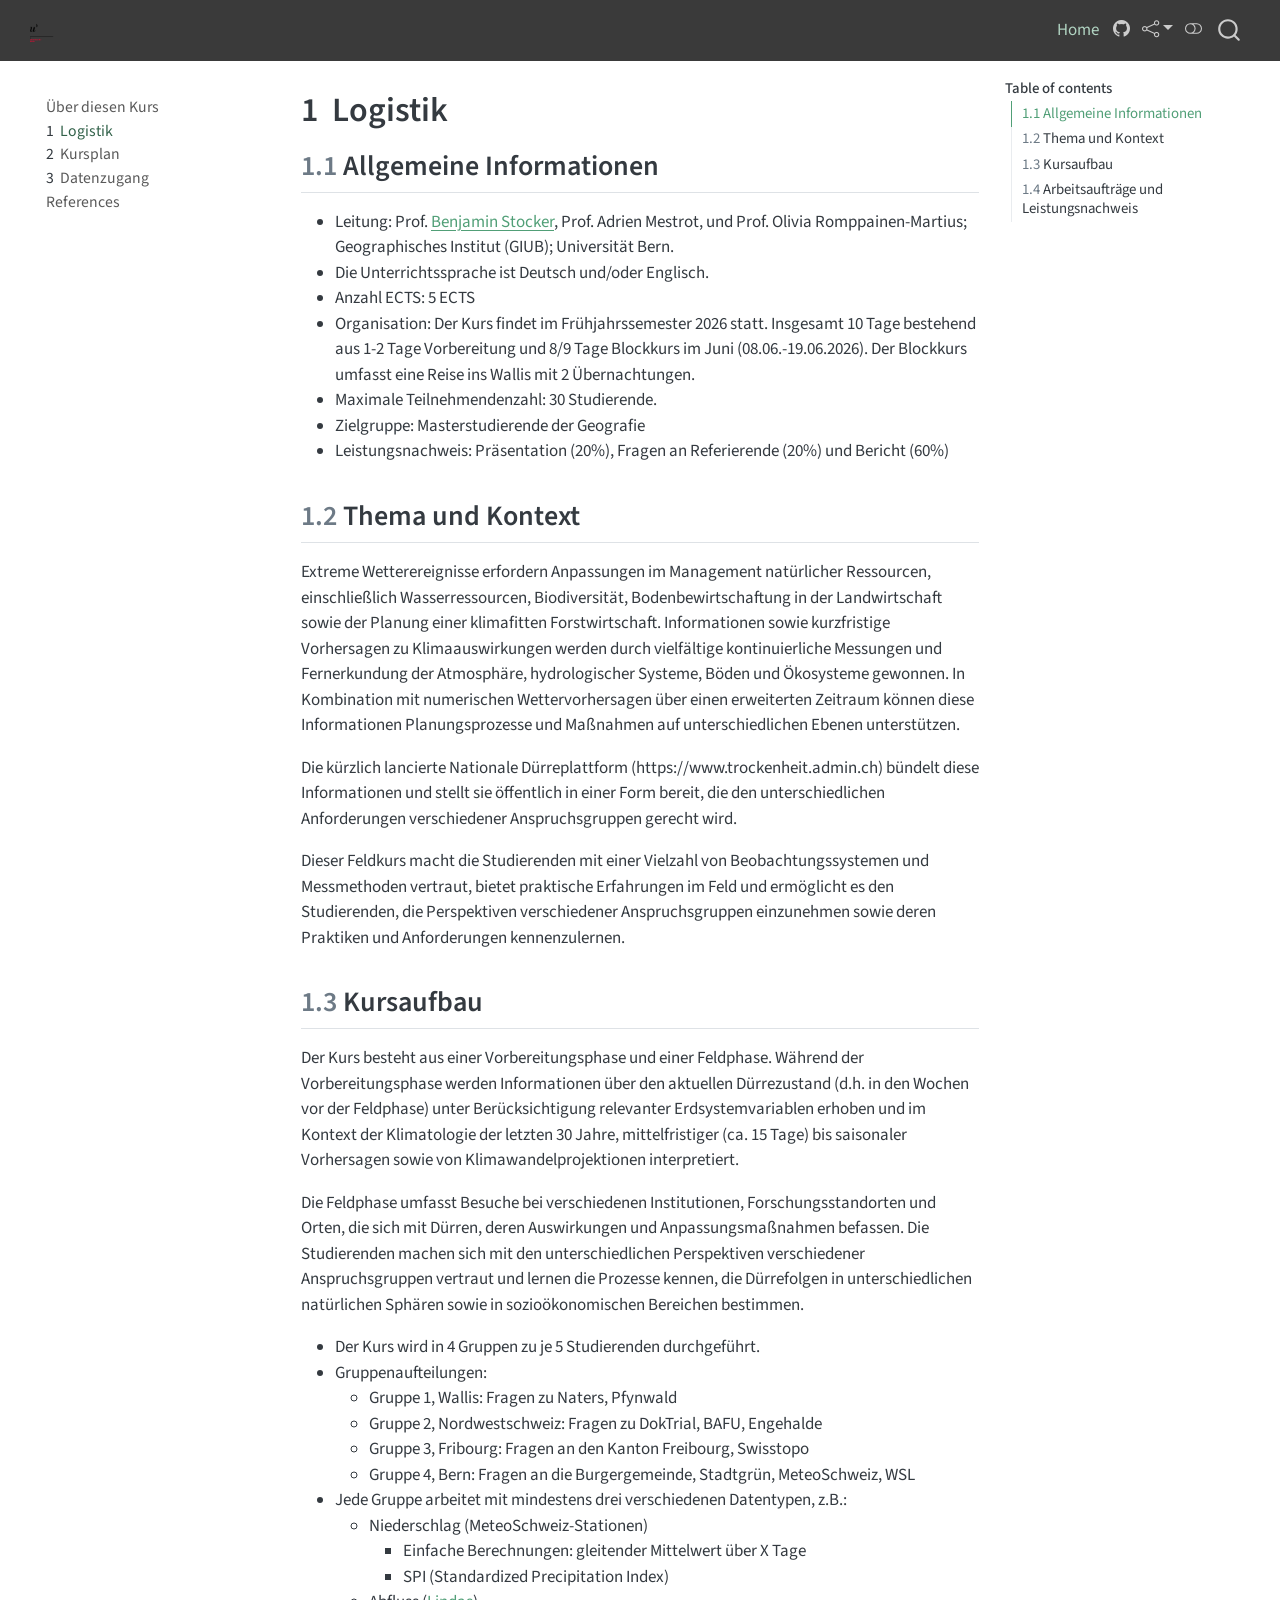
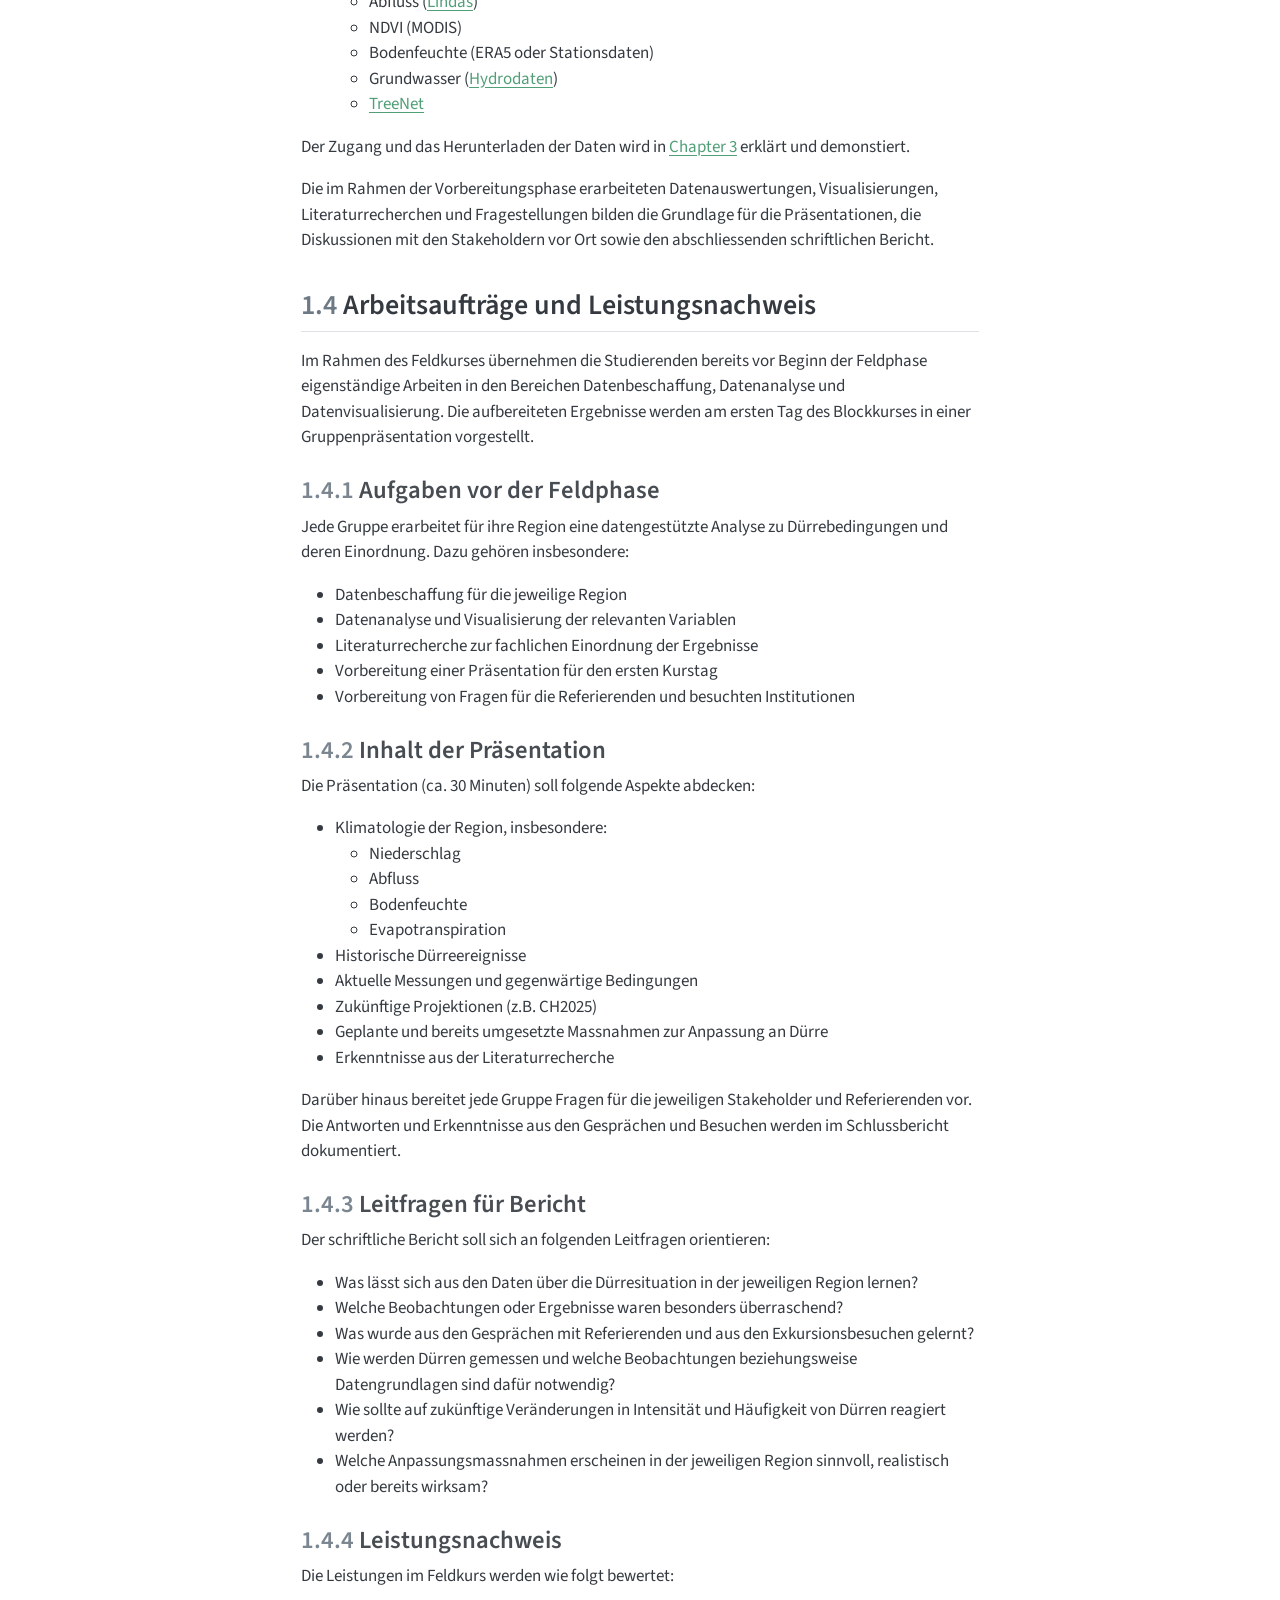
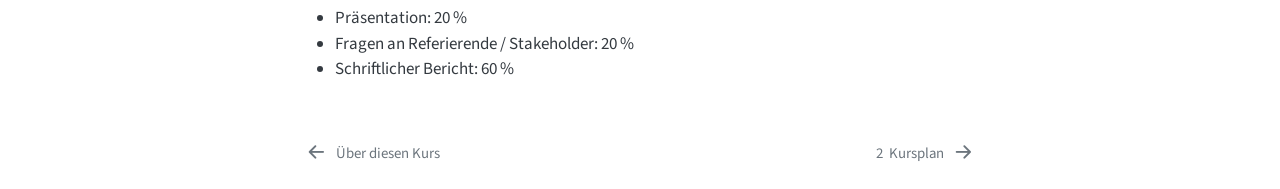
==== commit 367b85bf: "Built site for gh-pages" ====
--- a/design.html
+++ b/design.html
@@ -7,7 +7,7 @@
 <meta name="viewport" content="width=device-width, initial-scale=1.0, user-scalable=yes">
 
 
-<title>1&nbsp; Course design – Feldkurs Schweiz</title>
+<title>1&nbsp; Logistik – Feldkurs Schweiz</title>
 <style>
 code{white-space: pre-wrap;}
 span.smallcaps{font-variant: small-caps;}
@@ -77,7 +77,7 @@
 }</script>
 
 
-<meta name="twitter:title" content="1&nbsp; Course design – Feldkurs Schweiz">
+<meta name="twitter:title" content="1&nbsp; Logistik – Feldkurs Schweiz">
 <meta name="twitter:description" content="">
 <meta name="twitter:card" content="summary">
 </head>
@@ -299,7 +299,7 @@
       <button type="button" class="quarto-btn-toggle btn" data-bs-toggle="collapse" role="button" data-bs-target=".quarto-sidebar-collapse-item" aria-controls="quarto-sidebar" aria-expanded="false" aria-label="Toggle sidebar navigation" onclick="if (window.quartoToggleHeadroom) { window.quartoToggleHeadroom(); }">
         <i class="bi bi-layout-text-sidebar-reverse"></i>
       </button>
-        <nav class="quarto-page-breadcrumbs" aria-label="breadcrumb"><ol class="breadcrumb"><li class="breadcrumb-item"><a href="./design.html"><span class="chapter-number">1</span>&nbsp; <span class="chapter-title">Course design</span></a></li></ol></nav>
+        <nav class="quarto-page-breadcrumbs" aria-label="breadcrumb"><ol class="breadcrumb"><li class="breadcrumb-item"><a href="./design.html"><span class="chapter-number">1</span>&nbsp; <span class="chapter-title">Logistik</span></a></li></ol></nav>
         <a class="flex-grow-1" role="navigation" data-bs-toggle="collapse" data-bs-target=".quarto-sidebar-collapse-item" aria-controls="quarto-sidebar" aria-expanded="false" aria-label="Toggle sidebar navigation" onclick="if (window.quartoToggleHeadroom) { window.quartoToggleHeadroom(); }">      
         </a>
     </div>
@@ -314,25 +314,25 @@
         <li class="sidebar-item">
   <div class="sidebar-item-container"> 
   <a href="./index.html" class="sidebar-item-text sidebar-link">
- <span class="menu-text">About this course</span></a>
+ <span class="menu-text">Über diesen Kurs</span></a>
   </div>
 </li>
         <li class="sidebar-item">
   <div class="sidebar-item-container"> 
   <a href="./design.html" class="sidebar-item-text sidebar-link active">
- <span class="menu-text"><span class="chapter-number">1</span>&nbsp; <span class="chapter-title">Course design</span></span></a>
+ <span class="menu-text"><span class="chapter-number">1</span>&nbsp; <span class="chapter-title">Logistik</span></span></a>
   </div>
 </li>
         <li class="sidebar-item">
   <div class="sidebar-item-container"> 
   <a href="./plan.html" class="sidebar-item-text sidebar-link">
- <span class="menu-text"><span class="chapter-number">2</span>&nbsp; <span class="chapter-title">Course plan</span></span></a>
+ <span class="menu-text"><span class="chapter-number">2</span>&nbsp; <span class="chapter-title">Kursplan</span></span></a>
   </div>
 </li>
         <li class="sidebar-item">
   <div class="sidebar-item-container"> 
   <a href="./links.html" class="sidebar-item-text sidebar-link">
- <span class="menu-text"><span class="chapter-number">3</span>&nbsp; <span class="chapter-title">Links</span></span></a>
+ <span class="menu-text"><span class="chapter-number">3</span>&nbsp; <span class="chapter-title">Datenzugang</span></span></a>
   </div>
 </li>
         <li class="sidebar-item">
@@ -351,8 +351,16 @@
     <h2 id="toc-title">Table of contents</h2>
    
   <ul>
-  <li><a href="#theme-and-context" id="toc-theme-and-context" class="nav-link active" data-scroll-target="#theme-and-context"><span class="header-section-number">1.1</span> Theme and context</a></li>
-  <li><a href="#goal" id="toc-goal" class="nav-link" data-scroll-target="#goal"><span class="header-section-number">1.2</span> Goal</a></li>
+  <li><a href="#allgemeine-informationen" id="toc-allgemeine-informationen" class="nav-link active" data-scroll-target="#allgemeine-informationen"><span class="header-section-number">1.1</span> Allgemeine Informationen</a></li>
+  <li><a href="#thema-und-kontext" id="toc-thema-und-kontext" class="nav-link" data-scroll-target="#thema-und-kontext"><span class="header-section-number">1.2</span> Thema und Kontext</a></li>
+  <li><a href="#kursaufbau" id="toc-kursaufbau" class="nav-link" data-scroll-target="#kursaufbau"><span class="header-section-number">1.3</span> Kursaufbau</a></li>
+  <li><a href="#arbeitsaufträge-und-leistungsnachweis" id="toc-arbeitsaufträge-und-leistungsnachweis" class="nav-link" data-scroll-target="#arbeitsaufträge-und-leistungsnachweis"><span class="header-section-number">1.4</span> Arbeitsaufträge und Leistungsnachweis</a>
+  <ul class="collapse">
+  <li><a href="#aufgaben-vor-der-feldphase" id="toc-aufgaben-vor-der-feldphase" class="nav-link" data-scroll-target="#aufgaben-vor-der-feldphase"><span class="header-section-number">1.4.1</span> Aufgaben vor der Feldphase</a></li>
+  <li><a href="#inhalt-der-präsentation" id="toc-inhalt-der-präsentation" class="nav-link" data-scroll-target="#inhalt-der-präsentation"><span class="header-section-number">1.4.2</span> Inhalt der Präsentation</a></li>
+  <li><a href="#leitfragen-für-bericht" id="toc-leitfragen-für-bericht" class="nav-link" data-scroll-target="#leitfragen-für-bericht"><span class="header-section-number">1.4.3</span> Leitfragen für Bericht</a></li>
+  <li><a href="#leistungsnachweis" id="toc-leistungsnachweis" class="nav-link" data-scroll-target="#leistungsnachweis"><span class="header-section-number">1.4.4</span> Leistungsnachweis</a></li>
+  </ul></li>
   </ul>
 </nav>
     </div>
@@ -362,7 +370,7 @@
 
 <header id="title-block-header" class="quarto-title-block default">
 <div class="quarto-title">
-<h1 class="title"><span class="chapter-number">1</span>&nbsp; <span class="chapter-title">Course design</span></h1>
+<h1 class="title"><span class="chapter-number">1</span>&nbsp; <span class="chapter-title">Logistik</span></h1>
 </div>
 
 
@@ -379,17 +387,110 @@
 </header>
 
 
-<section id="theme-and-context" class="level2" data-number="1.1">
-<h2 data-number="1.1" class="anchored" data-anchor-id="theme-and-context"><span class="header-section-number">1.1</span> Theme and context</h2>
-<p>Extreme weather requires adaptations in the management of natural resources, including water resources, biodiversity, soil cultivation in agriculture, and planning for climate-smart forestry. Information and near-term predictions of climate impacts are generated through diverse continuous measurements and remote sensing of the atmosphere, hydrological systems, soils, and ecosystems. In combination with extended-range numerical weather prediction, this information can inform planning and interventions on a variety of levels. The recently launched National Drought Platform (https://www.trockenheit.admin.ch) gathers such information and makes it publicly available in a form that satisfies diverse demands by different stakeholders.</p>
-<p>This field course familiarizes students with a multitude of observational system and measurement types, provides hands-on experiences with measurements in the field, and lets students take the perspective and learn about practices and demands by various stakeholders.</p>
+<section id="allgemeine-informationen" class="level2" data-number="1.1">
+<h2 data-number="1.1" class="anchored" data-anchor-id="allgemeine-informationen"><span class="header-section-number">1.1</span> Allgemeine Informationen</h2>
+<ul>
+<li>Leitung: Prof.&nbsp;<a href="https://geco-group.org/author/benjamin-stocker/">Benjamin Stocker</a>, Prof.&nbsp;Adrien Mestrot, und Prof.&nbsp;Olivia Romppainen-Martius; Geographisches Institut (GIUB); Universität Bern.</li>
+<li>Die Unterrichtssprache ist Deutsch und/oder Englisch.</li>
+<li>Anzahl ECTS: 5 ECTS</li>
+<li>Organisation: Der Kurs findet im Frühjahrssemester 2026 statt. Insgesamt 10 Tage bestehend aus 1-2 Tage Vorbereitung und 8/9 Tage Blockkurs im Juni (08.06.-19.06.2026). Der Blockkurs umfasst eine Reise ins Wallis mit 2 Übernachtungen.</li>
+<li>Maximale Teilnehmendenzahl: 30 Studierende.</li>
+<li>Zielgruppe: Masterstudierende der Geografie</li>
+<li>Leistungsnachweis: Präsentation (20%), Fragen an Referierende (20%) und Bericht (60%)</li>
+</ul>
 </section>
-<section id="goal" class="level2" data-number="1.2">
-<h2 data-number="1.2" class="anchored" data-anchor-id="goal"><span class="header-section-number">1.2</span> Goal</h2>
-<p>The course consists of a preparatory phase, and a field phase. During the preparatory phase, information on the current (i.e., weeks leading up to the field phase) level of drought, considering a set of relevant Earth system variables, is gathered and interpreted in the context of the climatology (past 30 years), of medium (15 d) to seasonal forecasts, and of climate change projections.</p>
-<p>The field phase consists of visits at several institutions, research sites, and localities that deal with droughts, their impacts, and adaptation. Students will familiarise themselves with the different perspectives from different stakeholders and learn about processes that drive drought impacts in different natural spheres and socio-economic domains.</p>
-
-
+<section id="thema-und-kontext" class="level2" data-number="1.2">
+<h2 data-number="1.2" class="anchored" data-anchor-id="thema-und-kontext"><span class="header-section-number">1.2</span> Thema und Kontext</h2>
+<p>Extreme Wetterereignisse erfordern Anpassungen im Management natürlicher Ressourcen, einschließlich Wasserressourcen, Biodiversität, Bodenbewirtschaftung in der Landwirtschaft sowie der Planung einer klimafitten Forstwirtschaft. Informationen sowie kurzfristige Vorhersagen zu Klimaauswirkungen werden durch vielfältige kontinuierliche Messungen und Fernerkundung der Atmosphäre, hydrologischer Systeme, Böden und Ökosysteme gewonnen. In Kombination mit numerischen Wettervorhersagen über einen erweiterten Zeitraum können diese Informationen Planungsprozesse und Maßnahmen auf unterschiedlichen Ebenen unterstützen.</p>
+<p>Die kürzlich lancierte Nationale Dürreplattform (https://www.trockenheit.admin.ch) bündelt diese Informationen und stellt sie öffentlich in einer Form bereit, die den unterschiedlichen Anforderungen verschiedener Anspruchsgruppen gerecht wird.</p>
+<p>Dieser Feldkurs macht die Studierenden mit einer Vielzahl von Beobachtungssystemen und Messmethoden vertraut, bietet praktische Erfahrungen im Feld und ermöglicht es den Studierenden, die Perspektiven verschiedener Anspruchsgruppen einzunehmen sowie deren Praktiken und Anforderungen kennenzulernen.</p>
+</section>
+<section id="kursaufbau" class="level2" data-number="1.3">
+<h2 data-number="1.3" class="anchored" data-anchor-id="kursaufbau"><span class="header-section-number">1.3</span> Kursaufbau</h2>
+<p>Der Kurs besteht aus einer Vorbereitungsphase und einer Feldphase. Während der Vorbereitungsphase werden Informationen über den aktuellen Dürrezustand (d.h. in den Wochen vor der Feldphase) unter Berücksichtigung relevanter Erdsystemvariablen erhoben und im Kontext der Klimatologie der letzten 30 Jahre, mittelfristiger (ca. 15 Tage) bis saisonaler Vorhersagen sowie von Klimawandelprojektionen interpretiert.</p>
+<p>Die Feldphase umfasst Besuche bei verschiedenen Institutionen, Forschungsstandorten und Orten, die sich mit Dürren, deren Auswirkungen und Anpassungsmaßnahmen befassen. Die Studierenden machen sich mit den unterschiedlichen Perspektiven verschiedener Anspruchsgruppen vertraut und lernen die Prozesse kennen, die Dürrefolgen in unterschiedlichen natürlichen Sphären sowie in sozioökonomischen Bereichen bestimmen.</p>
+<ul>
+<li>Der Kurs wird in 4 Gruppen zu je 5 Studierenden durchgeführt.</li>
+<li>Gruppenaufteilungen:
+<ul>
+<li>Gruppe 1, Wallis: Fragen zu Naters, Pfynwald</li>
+<li>Gruppe 2, Nordwestschweiz: Fragen zu DokTrial, BAFU, Engehalde</li>
+<li>Gruppe 3, Fribourg: Fragen an den Kanton Freibourg, Swisstopo</li>
+<li>Gruppe 4, Bern: Fragen an die Burgergemeinde, Stadtgrün, MeteoSchweiz, WSL</li>
+</ul></li>
+<li>Jede Gruppe arbeitet mit mindestens drei verschiedenen Datentypen, z.B.:
+<ul>
+<li>Niederschlag (MeteoSchweiz-Stationen)
+<ul>
+<li>Einfache Berechnungen: gleitender Mittelwert über X Tage</li>
+<li>SPI (Standardized Precipitation Index)</li>
+</ul></li>
+<li>Abfluss (<a href="https://lindas.admin.ch/?lang=en">Lindas</a>)</li>
+<li>NDVI (MODIS)</li>
+<li>Bodenfeuchte (ERA5 oder Stationsdaten)</li>
+<li>Grundwasser (<a href="https://www.hydrodaten.admin.ch/">Hydrodaten</a>)</li>
+<li><a href="https://treenet.info/">TreeNet</a></li>
+</ul></li>
+</ul>
+<p>Der Zugang und das Herunterladen der Daten wird in <a href="links.html" class="quarto-xref"><span>Chapter 3</span></a> erklärt und demonstiert.</p>
+<p>Die im Rahmen der Vorbereitungsphase erarbeiteten Datenauswertungen, Visualisierungen, Literaturrecherchen und Fragestellungen bilden die Grundlage für die Präsentationen, die Diskussionen mit den Stakeholdern vor Ort sowie den abschliessenden schriftlichen Bericht.</p>
+</section>
+<section id="arbeitsaufträge-und-leistungsnachweis" class="level2" data-number="1.4">
+<h2 data-number="1.4" class="anchored" data-anchor-id="arbeitsaufträge-und-leistungsnachweis"><span class="header-section-number">1.4</span> Arbeitsaufträge und Leistungsnachweis</h2>
+<p>Im Rahmen des Feldkurses übernehmen die Studierenden bereits vor Beginn der Feldphase eigenständige Arbeiten in den Bereichen Datenbeschaffung, Datenanalyse und Datenvisualisierung. Die aufbereiteten Ergebnisse werden am ersten Tag des Blockkurses in einer Gruppenpräsentation vorgestellt.</p>
+<section id="aufgaben-vor-der-feldphase" class="level3" data-number="1.4.1">
+<h3 data-number="1.4.1" class="anchored" data-anchor-id="aufgaben-vor-der-feldphase"><span class="header-section-number">1.4.1</span> Aufgaben vor der Feldphase</h3>
+<p>Jede Gruppe erarbeitet für ihre Region eine datengestützte Analyse zu Dürrebedingungen und deren Einordnung. Dazu gehören insbesondere:</p>
+<ul>
+<li>Datenbeschaffung für die jeweilige Region</li>
+<li>Datenanalyse und Visualisierung der relevanten Variablen</li>
+<li>Literaturrecherche zur fachlichen Einordnung der Ergebnisse</li>
+<li>Vorbereitung einer Präsentation für den ersten Kurstag</li>
+<li>Vorbereitung von Fragen für die Referierenden und besuchten Institutionen</li>
+</ul>
+</section>
+<section id="inhalt-der-präsentation" class="level3" data-number="1.4.2">
+<h3 data-number="1.4.2" class="anchored" data-anchor-id="inhalt-der-präsentation"><span class="header-section-number">1.4.2</span> Inhalt der Präsentation</h3>
+<p>Die Präsentation (ca. 30 Minuten) soll folgende Aspekte abdecken:</p>
+<ul>
+<li>Klimatologie der Region, insbesondere:
+<ul>
+<li>Niederschlag</li>
+<li>Abfluss</li>
+<li>Bodenfeuchte</li>
+<li>Evapotranspiration</li>
+</ul></li>
+<li>Historische Dürreereignisse</li>
+<li>Aktuelle Messungen und gegenwärtige Bedingungen</li>
+<li>Zukünftige Projektionen (z.B. CH2025)</li>
+<li>Geplante und bereits umgesetzte Massnahmen zur Anpassung an Dürre</li>
+<li>Erkenntnisse aus der Literaturrecherche</li>
+</ul>
+<p>Darüber hinaus bereitet jede Gruppe Fragen für die jeweiligen Stakeholder und Referierenden vor. Die Antworten und Erkenntnisse aus den Gesprächen und Besuchen werden im Schlussbericht dokumentiert.</p>
+</section>
+<section id="leitfragen-für-bericht" class="level3" data-number="1.4.3">
+<h3 data-number="1.4.3" class="anchored" data-anchor-id="leitfragen-für-bericht"><span class="header-section-number">1.4.3</span> Leitfragen für Bericht</h3>
+<p>Der schriftliche Bericht soll sich an folgenden Leitfragen orientieren:</p>
+<ul>
+<li>Was lässt sich aus den Daten über die Dürresituation in der jeweiligen Region lernen?</li>
+<li>Welche Beobachtungen oder Ergebnisse waren besonders überraschend?</li>
+<li>Was wurde aus den Gesprächen mit Referierenden und aus den Exkursionsbesuchen gelernt?</li>
+<li>Wie werden Dürren gemessen und welche Beobachtungen beziehungsweise Datengrundlagen sind dafür notwendig?</li>
+<li>Wie sollte auf zukünftige Veränderungen in Intensität und Häufigkeit von Dürren reagiert werden?</li>
+<li>Welche Anpassungsmassnahmen erscheinen in der jeweiligen Region sinnvoll, realistisch oder bereits wirksam?</li>
+</ul>
+</section>
+<section id="leistungsnachweis" class="level3" data-number="1.4.4">
+<h3 data-number="1.4.4" class="anchored" data-anchor-id="leistungsnachweis"><span class="header-section-number">1.4.4</span> Leistungsnachweis</h3>
+<p>Die Leistungen im Feldkurs werden wie folgt bewertet:</p>
+<ul>
+<li>Präsentation: 20 %</li>
+<li>Fragen an Referierende / Stakeholder: 20 %</li>
+<li>Schriftlicher Bericht: 60 %</li>
+</ul>
+
+
+</section>
 </section>
 
 </main> <!-- /main -->
@@ -808,13 +909,13 @@
   </script>
 <nav class="page-navigation">
   <div class="nav-page nav-page-previous">
-      <a href="./index.html" class="pagination-link" aria-label="About this course">
-        <i class="bi bi-arrow-left-short"></i> <span class="nav-page-text">About this course</span>
+      <a href="./index.html" class="pagination-link" aria-label="Über diesen Kurs">
+        <i class="bi bi-arrow-left-short"></i> <span class="nav-page-text">Über diesen Kurs</span>
       </a>          
   </div>
   <div class="nav-page nav-page-next">
-      <a href="./plan.html" class="pagination-link" aria-label="Course plan">
-        <span class="nav-page-text"><span class="chapter-number">2</span>&nbsp; <span class="chapter-title">Course plan</span></span> <i class="bi bi-arrow-right-short"></i>
+      <a href="./plan.html" class="pagination-link" aria-label="Kursplan">
+        <span class="nav-page-text"><span class="chapter-number">2</span>&nbsp; <span class="chapter-title">Kursplan</span></span> <i class="bi bi-arrow-right-short"></i>
       </a>
   </div>
 </nav>
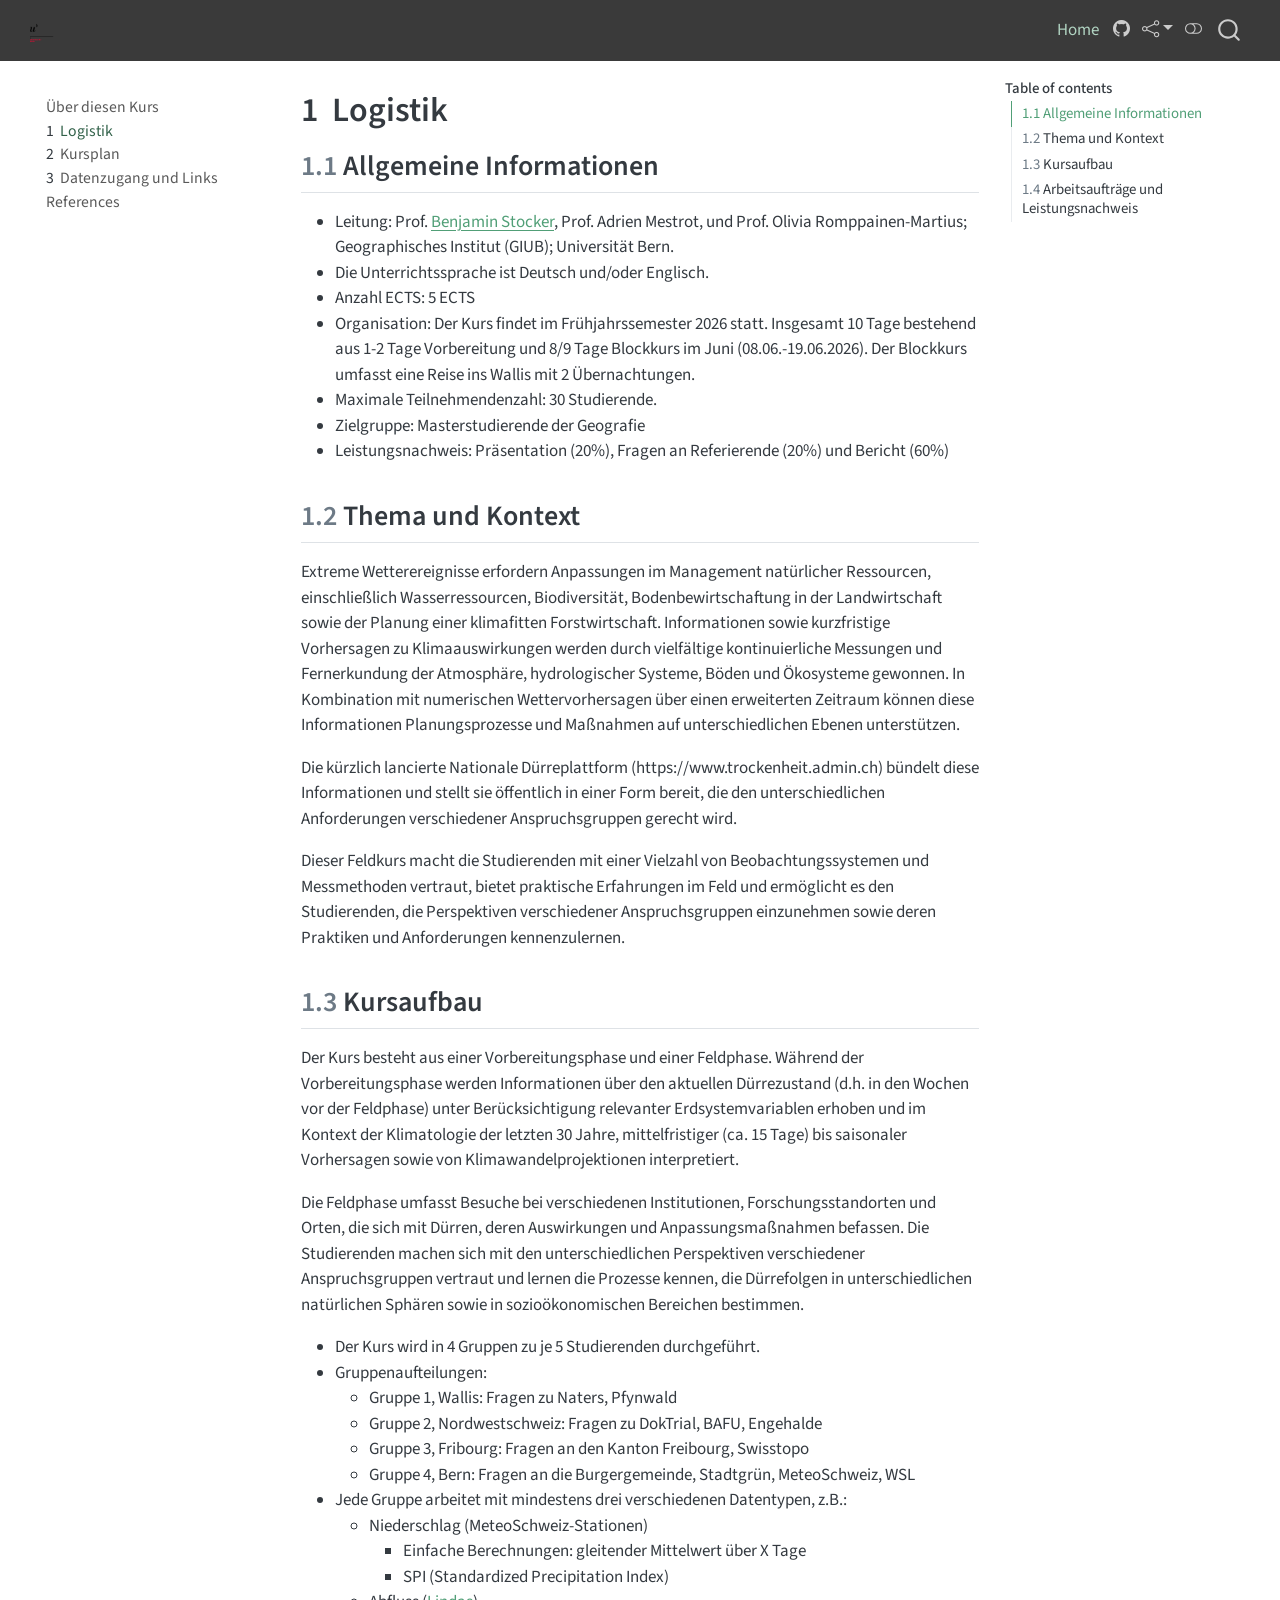
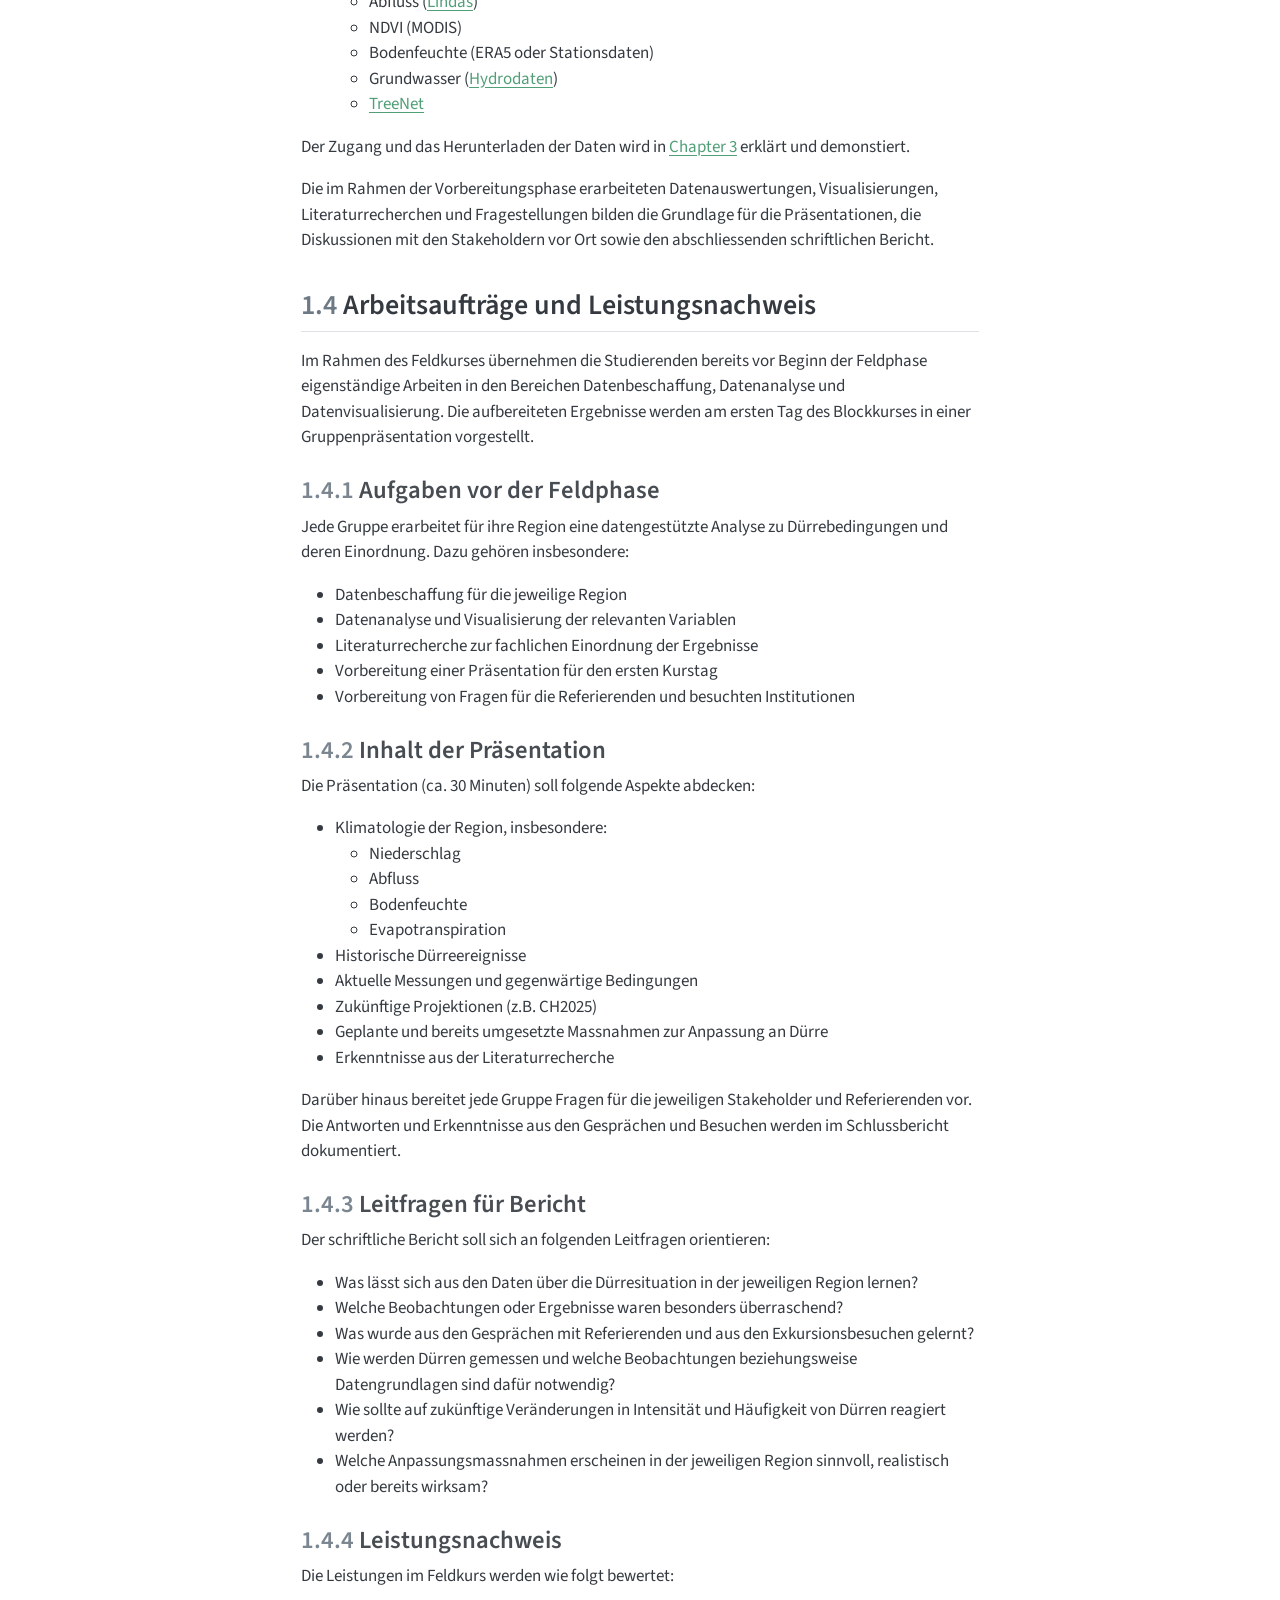
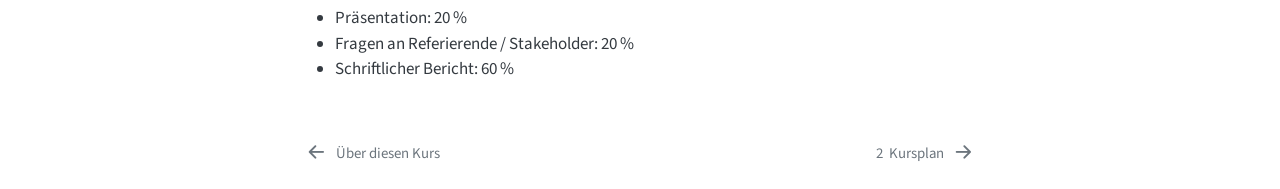
==== commit 5338604a: "Built site for gh-pages" ====
--- a/design.html
+++ b/design.html
@@ -332,7 +332,7 @@
         <li class="sidebar-item">
   <div class="sidebar-item-container"> 
   <a href="./links.html" class="sidebar-item-text sidebar-link">
- <span class="menu-text"><span class="chapter-number">3</span>&nbsp; <span class="chapter-title">Datenzugang</span></span></a>
+ <span class="menu-text"><span class="chapter-number">3</span>&nbsp; <span class="chapter-title">Datenzugang und Links</span></span></a>
   </div>
 </li>
         <li class="sidebar-item">
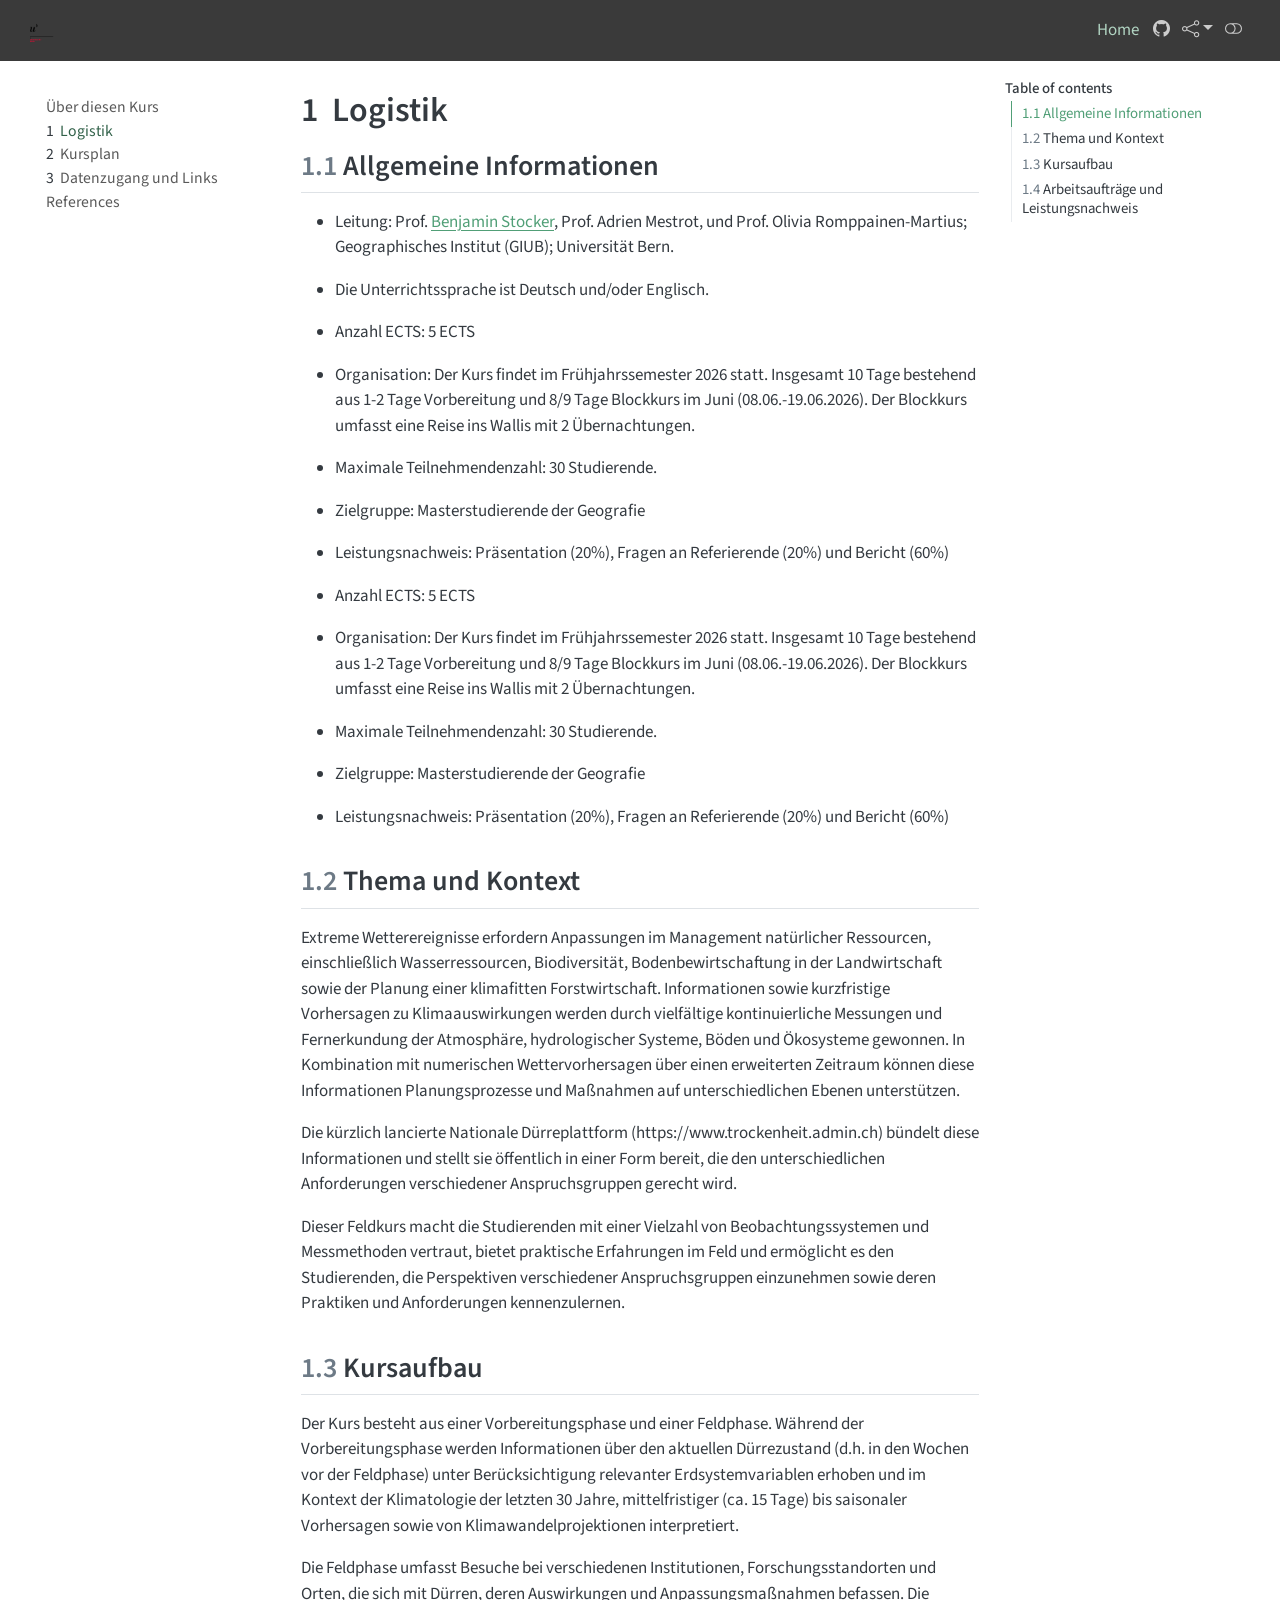
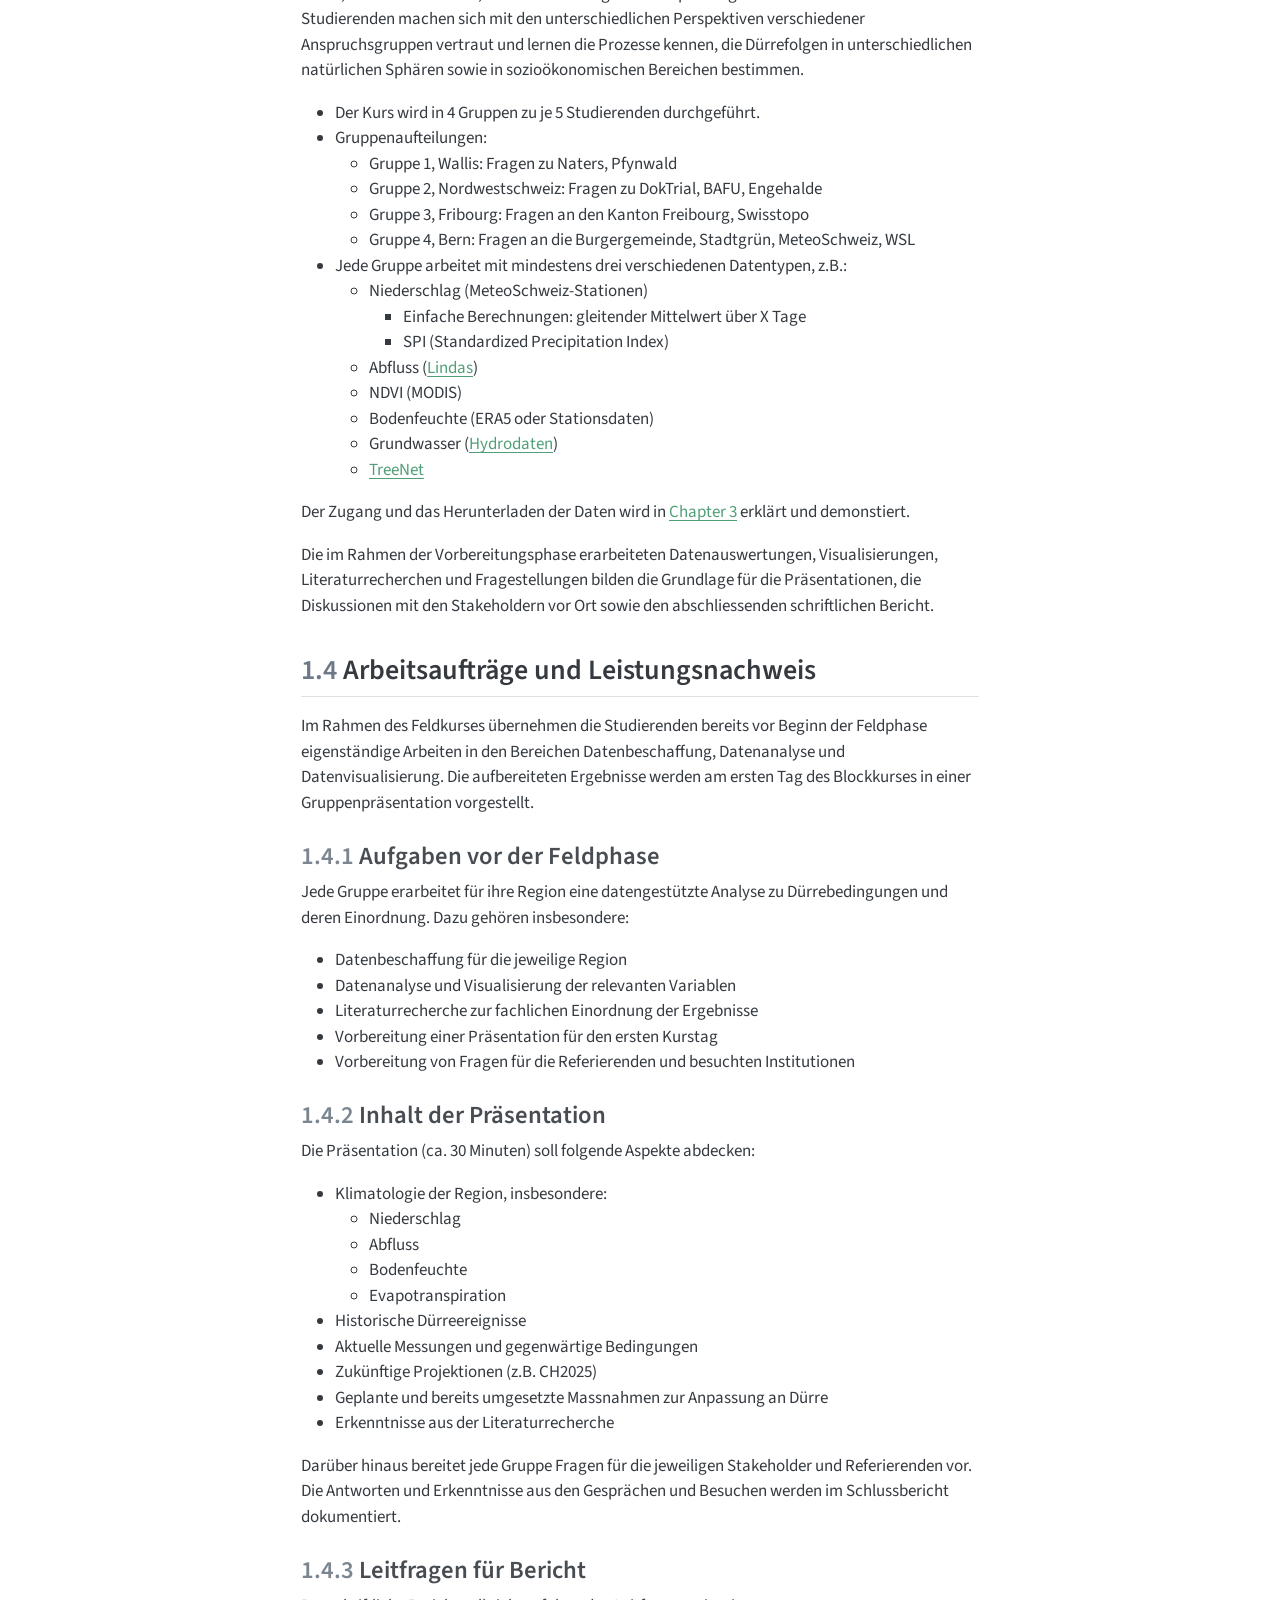
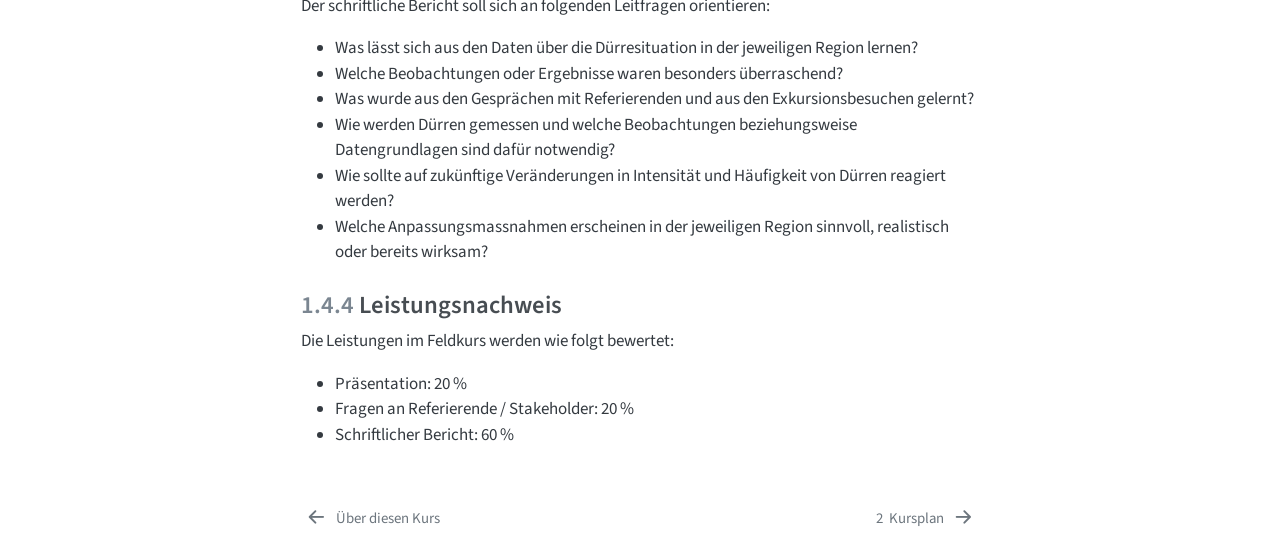
==== commit 75a753f3: "Built site for gh-pages" ====
--- a/design.html
+++ b/design.html
@@ -2,13 +2,16 @@
 <html xmlns="http://www.w3.org/1999/xhtml" lang="en" xml:lang="en"><head>
 
 <meta charset="utf-8">
-<meta name="generator" content="quarto-1.8.27">
+<meta name="generator" content="quarto-1.9.37">
 
 <meta name="viewport" content="width=device-width, initial-scale=1.0, user-scalable=yes">
 
 
 <title>1&nbsp; Logistik – Feldkurs Schweiz</title>
 <style>
+/* Default styles provided by pandoc.
+** See https://pandoc.org/MANUAL.html#variables-for-html for config info.
+*/
 code{white-space: pre-wrap;}
 span.smallcaps{font-variant: small-caps;}
 div.columns{display: flex; gap: min(4vw, 1.5em);}
@@ -35,19 +38,18 @@
 <link href="./figures/favicon.ico" rel="icon">
 <script src="site_libs/quarto-html/quarto.js" type="module"></script>
 <script src="site_libs/quarto-html/tabsets/tabsets.js" type="module"></script>
-<script src="site_libs/quarto-html/axe/axe-check.js" type="module"></script>
 <script src="site_libs/quarto-html/popper.min.js"></script>
 <script src="site_libs/quarto-html/tippy.umd.min.js"></script>
 <script src="site_libs/quarto-html/anchor.min.js"></script>
 <link href="site_libs/quarto-html/tippy.css" rel="stylesheet">
-<link href="site_libs/quarto-html/quarto-syntax-highlighting-ed96de9b727972fe78a7b5d16c58bf87.css" rel="stylesheet" class="quarto-color-scheme" id="quarto-text-highlighting-styles">
-<link href="site_libs/quarto-html/quarto-syntax-highlighting-dark-4d9afe2b8d18ee9fa5d0d57b5ed4214d.css" rel="stylesheet" class="quarto-color-scheme quarto-color-alternate" id="quarto-text-highlighting-styles">
-<link href="site_libs/quarto-html/quarto-syntax-highlighting-ed96de9b727972fe78a7b5d16c58bf87.css" rel="stylesheet" class="quarto-color-scheme-extra" id="quarto-text-highlighting-styles">
+<link href="site_libs/quarto-html/quarto-syntax-highlighting-7f8f88aac4f3542376d5c11b86a4c14d.css" rel="stylesheet" class="quarto-color-scheme" id="quarto-text-highlighting-styles">
+<link href="site_libs/quarto-html/quarto-syntax-highlighting-dark-d0ae9245876894da5ac7e18953ecc5cc.css" rel="stylesheet" class="quarto-color-scheme quarto-color-alternate" id="quarto-text-highlighting-styles">
+<link href="site_libs/quarto-html/quarto-syntax-highlighting-7f8f88aac4f3542376d5c11b86a4c14d.css" rel="stylesheet" class="quarto-color-scheme-extra" id="quarto-text-highlighting-styles">
 <script src="site_libs/bootstrap/bootstrap.min.js"></script>
 <link href="site_libs/bootstrap/bootstrap-icons.css" rel="stylesheet">
-<link href="site_libs/bootstrap/bootstrap-1b664e6692268865ac8c350bc2db6ed4.min.css" rel="stylesheet" append-hash="true" class="quarto-color-scheme" id="quarto-bootstrap" data-mode="light">
-<link href="site_libs/bootstrap/bootstrap-dark-55abac0465d10ec823624cc1da9df1de.min.css" rel="stylesheet" append-hash="true" class="quarto-color-scheme quarto-color-alternate" id="quarto-bootstrap" data-mode="dark">
-<link href="site_libs/bootstrap/bootstrap-1b664e6692268865ac8c350bc2db6ed4.min.css" rel="stylesheet" append-hash="true" class="quarto-color-scheme-extra" id="quarto-bootstrap" data-mode="light">
+<link href="site_libs/bootstrap/bootstrap-4ff8a739b33b00098da8eb25d7dcc603.min.css" rel="stylesheet" append-hash="true" class="quarto-color-scheme" id="quarto-bootstrap" data-mode="light">
+<link href="site_libs/bootstrap/bootstrap-dark-99ed86e83d9d381114257d8c52c6e005.min.css" rel="stylesheet" append-hash="true" class="quarto-color-scheme quarto-color-alternate" id="quarto-bootstrap" data-mode="dark">
+<link href="site_libs/bootstrap/bootstrap-4ff8a739b33b00098da8eb25d7dcc603.min.css" rel="stylesheet" append-hash="true" class="quarto-color-scheme-extra" id="quarto-bootstrap" data-mode="light">
 <script id="quarto-search-options" type="application/json">{
   "location": "navbar",
   "copy-button": false,
@@ -390,13 +392,18 @@
 <section id="allgemeine-informationen" class="level2" data-number="1.1">
 <h2 data-number="1.1" class="anchored" data-anchor-id="allgemeine-informationen"><span class="header-section-number">1.1</span> Allgemeine Informationen</h2>
 <ul>
-<li>Leitung: Prof.&nbsp;<a href="https://geco-group.org/author/benjamin-stocker/">Benjamin Stocker</a>, Prof.&nbsp;Adrien Mestrot, und Prof.&nbsp;Olivia Romppainen-Martius; Geographisches Institut (GIUB); Universität Bern.</li>
-<li>Die Unterrichtssprache ist Deutsch und/oder Englisch.</li>
-<li>Anzahl ECTS: 5 ECTS</li>
-<li>Organisation: Der Kurs findet im Frühjahrssemester 2026 statt. Insgesamt 10 Tage bestehend aus 1-2 Tage Vorbereitung und 8/9 Tage Blockkurs im Juni (08.06.-19.06.2026). Der Blockkurs umfasst eine Reise ins Wallis mit 2 Übernachtungen.</li>
-<li>Maximale Teilnehmendenzahl: 30 Studierende.</li>
-<li>Zielgruppe: Masterstudierende der Geografie</li>
-<li>Leistungsnachweis: Präsentation (20%), Fragen an Referierende (20%) und Bericht (60%)</li>
+<li><p>Leitung: Prof.&nbsp;<a href="https://geco-group.org/author/benjamin-stocker/">Benjamin Stocker</a>, Prof.&nbsp;Adrien Mestrot, und Prof.&nbsp;Olivia Romppainen-Martius; Geographisches Institut (GIUB); Universität Bern.</p></li>
+<li><p>Die Unterrichtssprache ist Deutsch und/oder Englisch.</p></li>
+<li><p>Anzahl ECTS: 5 ECTS</p></li>
+<li><p>Organisation: Der Kurs findet im Frühjahrssemester 2026 statt. Insgesamt 10 Tage bestehend aus 1-2 Tage Vorbereitung und 8/9 Tage Blockkurs im Juni (08.06.-19.06.2026). Der Blockkurs umfasst eine Reise ins Wallis mit 2 Übernachtungen.</p></li>
+<li><p>Maximale Teilnehmendenzahl: 30 Studierende.</p></li>
+<li><p>Zielgruppe: Masterstudierende der Geografie</p></li>
+<li><p>Leistungsnachweis: Präsentation (20%), Fragen an Referierende (20%) und Bericht (60%)</p></li>
+<li><p>Anzahl ECTS: 5 ECTS</p></li>
+<li><p>Organisation: Der Kurs findet im Frühjahrssemester 2026 statt. Insgesamt 10 Tage bestehend aus 1-2 Tage Vorbereitung und 8/9 Tage Blockkurs im Juni (08.06.-19.06.2026). Der Blockkurs umfasst eine Reise ins Wallis mit 2 Übernachtungen.</p></li>
+<li><p>Maximale Teilnehmendenzahl: 30 Studierende.</p></li>
+<li><p>Zielgruppe: Masterstudierende der Geografie</p></li>
+<li><p>Leistungsnachweis: Präsentation (20%), Fragen an Referierende (20%) und Bericht (60%)</p></li>
 </ul>
 </section>
 <section id="thema-und-kontext" class="level2" data-number="1.2">
--- a/site_libs/quarto-html/quarto-syntax-highlighting-7f8f88aac4f3542376d5c11b86a4c14d.css
+++ b/site_libs/quarto-html/quarto-syntax-highlighting-7f8f88aac4f3542376d5c11b86a4c14d.css
@@ -0,0 +1,236 @@
+/* quarto syntax highlight colors */
+:root {
+  --quarto-hl-ot-color: #003B4F;
+  --quarto-hl-at-color: #657422;
+  --quarto-hl-ss-color: #20794D;
+  --quarto-hl-an-color: #5E5E5E;
+  --quarto-hl-fu-color: #4758AB;
+  --quarto-hl-st-color: #20794D;
+  --quarto-hl-cf-color: #003B4F;
+  --quarto-hl-op-color: #5E5E5E;
+  --quarto-hl-er-color: #AD0000;
+  --quarto-hl-bn-color: #AD0000;
+  --quarto-hl-al-color: #AD0000;
+  --quarto-hl-va-color: #111111;
+  --quarto-hl-bu-color: inherit;
+  --quarto-hl-ex-color: inherit;
+  --quarto-hl-pp-color: #AD0000;
+  --quarto-hl-in-color: #5E5E5E;
+  --quarto-hl-vs-color: #20794D;
+  --quarto-hl-wa-color: #5E5E5E;
+  --quarto-hl-do-color: #5E5E5E;
+  --quarto-hl-im-color: #00769E;
+  --quarto-hl-ch-color: #20794D;
+  --quarto-hl-dt-color: #AD0000;
+  --quarto-hl-fl-color: #AD0000;
+  --quarto-hl-co-color: #5E5E5E;
+  --quarto-hl-cv-color: #5E5E5E;
+  --quarto-hl-cn-color: #8f5902;
+  --quarto-hl-sc-color: #5E5E5E;
+  --quarto-hl-dv-color: #AD0000;
+  --quarto-hl-kw-color: #003B4F;
+}
+
+/* other quarto variables */
+:root {
+  --quarto-font-monospace: SFMono-Regular, Menlo, Monaco, Consolas, "Liberation Mono", "Courier New", monospace;
+}
+
+/* syntax highlight based on Pandoc's rules */
+pre > code.sourceCode > span {
+  color: #003B4F;
+}
+
+code.sourceCode > span {
+  color: #003B4F;
+}
+
+div.sourceCode,
+div.sourceCode pre.sourceCode {
+  color: #003B4F;
+}
+
+/* Normal */
+code span {
+  color: #003B4F;
+}
+
+/* Alert */
+code span.al {
+  color: #AD0000;
+  font-style: inherit;
+}
+
+/* Annotation */
+code span.an {
+  color: #5E5E5E;
+  font-style: inherit;
+}
+
+/* Attribute */
+code span.at {
+  color: #657422;
+  font-style: inherit;
+}
+
+/* BaseN */
+code span.bn {
+  color: #AD0000;
+  font-style: inherit;
+}
+
+/* BuiltIn */
+code span.bu {
+  font-style: inherit;
+}
+
+/* ControlFlow */
+code span.cf {
+  color: #003B4F;
+  font-weight: bold;
+  font-style: inherit;
+}
+
+/* Char */
+code span.ch {
+  color: #20794D;
+  font-style: inherit;
+}
+
+/* Constant */
+code span.cn {
+  color: #8f5902;
+  font-style: inherit;
+}
+
+/* Comment */
+code span.co {
+  color: #5E5E5E;
+  font-style: inherit;
+}
+
+/* CommentVar */
+code span.cv {
+  color: #5E5E5E;
+  font-style: italic;
+}
+
+/* Documentation */
+code span.do {
+  color: #5E5E5E;
+  font-style: italic;
+}
+
+/* DataType */
+code span.dt {
+  color: #AD0000;
+  font-style: inherit;
+}
+
+/* DecVal */
+code span.dv {
+  color: #AD0000;
+  font-style: inherit;
+}
+
+/* Error */
+code span.er {
+  color: #AD0000;
+  font-style: inherit;
+}
+
+/* Extension */
+code span.ex {
+  font-style: inherit;
+}
+
+/* Float */
+code span.fl {
+  color: #AD0000;
+  font-style: inherit;
+}
+
+/* Function */
+code span.fu {
+  color: #4758AB;
+  font-style: inherit;
+}
+
+/* Import */
+code span.im {
+  color: #00769E;
+  font-style: inherit;
+}
+
+/* Information */
+code span.in {
+  color: #5E5E5E;
+  font-style: inherit;
+}
+
+/* Keyword */
+code span.kw {
+  color: #003B4F;
+  font-weight: bold;
+  font-style: inherit;
+}
+
+/* Operator */
+code span.op {
+  color: #5E5E5E;
+  font-style: inherit;
+}
+
+/* Other */
+code span.ot {
+  color: #003B4F;
+  font-style: inherit;
+}
+
+/* Preprocessor */
+code span.pp {
+  color: #AD0000;
+  font-style: inherit;
+}
+
+/* SpecialChar */
+code span.sc {
+  color: #5E5E5E;
+  font-style: inherit;
+}
+
+/* SpecialString */
+code span.ss {
+  color: #20794D;
+  font-style: inherit;
+}
+
+/* String */
+code span.st {
+  color: #20794D;
+  font-style: inherit;
+}
+
+/* Variable */
+code span.va {
+  color: #111111;
+  font-style: inherit;
+}
+
+/* VerbatimString */
+code span.vs {
+  color: #20794D;
+  font-style: inherit;
+}
+
+/* Warning */
+code span.wa {
+  color: #5E5E5E;
+  font-style: italic;
+}
+
+.prevent-inlining {
+  content: "</";
+}
+
+/*# sourceMappingURL=789ad8cd35626ba772517505b42a116e.css.map */
--- a/site_libs/quarto-html/quarto-syntax-highlighting-dark-d0ae9245876894da5ac7e18953ecc5cc.css
+++ b/site_libs/quarto-html/quarto-syntax-highlighting-dark-d0ae9245876894da5ac7e18953ecc5cc.css
@@ -0,0 +1,219 @@
+/* quarto syntax highlight colors */
+:root {
+  --quarto-hl-al-color: #f07178;
+  --quarto-hl-an-color: #d4d0ab;
+  --quarto-hl-at-color: #00e0e0;
+  --quarto-hl-bn-color: #d4d0ab;
+  --quarto-hl-bu-color: #abe338;
+  --quarto-hl-ch-color: #abe338;
+  --quarto-hl-co-color: #f8f8f2;
+  --quarto-hl-cv-color: #ffd700;
+  --quarto-hl-cn-color: #ffd700;
+  --quarto-hl-cf-color: #ffa07a;
+  --quarto-hl-dt-color: #ffa07a;
+  --quarto-hl-dv-color: #d4d0ab;
+  --quarto-hl-do-color: #f8f8f2;
+  --quarto-hl-er-color: #f07178;
+  --quarto-hl-ex-color: #00e0e0;
+  --quarto-hl-fl-color: #d4d0ab;
+  --quarto-hl-fu-color: #ffa07a;
+  --quarto-hl-im-color: #abe338;
+  --quarto-hl-in-color: #d4d0ab;
+  --quarto-hl-kw-color: #ffa07a;
+  --quarto-hl-op-color: #ffa07a;
+  --quarto-hl-ot-color: #00e0e0;
+  --quarto-hl-pp-color: #dcc6e0;
+  --quarto-hl-re-color: #00e0e0;
+  --quarto-hl-sc-color: #abe338;
+  --quarto-hl-ss-color: #abe338;
+  --quarto-hl-st-color: #abe338;
+  --quarto-hl-va-color: #00e0e0;
+  --quarto-hl-vs-color: #abe338;
+  --quarto-hl-wa-color: #dcc6e0;
+}
+
+/* other quarto variables */
+:root {
+  --quarto-font-monospace: SFMono-Regular, Menlo, Monaco, Consolas, "Liberation Mono", "Courier New", monospace;
+}
+
+/* syntax highlight based on Pandoc's rules */
+pre > code.sourceCode > span {
+  color: #f8f8f2;
+}
+
+code.sourceCode > span {
+  color: #f8f8f2;
+}
+
+div.sourceCode,
+div.sourceCode pre.sourceCode {
+  color: #f8f8f2;
+}
+
+/* Normal */
+code span {
+  color: #f8f8f2;
+}
+
+/* Alert */
+code span.al {
+  color: #f07178;
+}
+
+/* Annotation */
+code span.an {
+  color: #d4d0ab;
+}
+
+/* Attribute */
+code span.at {
+  color: #00e0e0;
+}
+
+/* BaseN */
+code span.bn {
+  color: #d4d0ab;
+}
+
+/* BuiltIn */
+code span.bu {
+  color: #abe338;
+}
+
+/* ControlFlow */
+code span.cf {
+  font-weight: bold;
+  color: #ffa07a;
+}
+
+/* Char */
+code span.ch {
+  color: #abe338;
+}
+
+/* Constant */
+code span.cn {
+  color: #ffd700;
+}
+
+/* Comment */
+code span.co {
+  font-style: italic;
+  color: #f8f8f2;
+}
+
+/* CommentVar */
+code span.cv {
+  color: #ffd700;
+}
+
+/* Documentation */
+code span.do {
+  color: #f8f8f2;
+}
+
+/* DataType */
+code span.dt {
+  color: #ffa07a;
+}
+
+/* DecVal */
+code span.dv {
+  color: #d4d0ab;
+}
+
+/* Error */
+code span.er {
+  color: #f07178;
+  text-decoration: underline;
+}
+
+/* Extension */
+code span.ex {
+  font-weight: bold;
+  color: #00e0e0;
+}
+
+/* Float */
+code span.fl {
+  color: #d4d0ab;
+}
+
+/* Function */
+code span.fu {
+  color: #ffa07a;
+}
+
+/* Import */
+code span.im {
+  color: #abe338;
+}
+
+/* Information */
+code span.in {
+  color: #d4d0ab;
+}
+
+/* Keyword */
+code span.kw {
+  font-weight: bold;
+  color: #ffa07a;
+}
+
+/* Operator */
+code span.op {
+  color: #ffa07a;
+}
+
+/* Other */
+code span.ot {
+  color: #00e0e0;
+}
+
+/* Preprocessor */
+code span.pp {
+  color: #dcc6e0;
+}
+
+/* RegionMarker */
+code span.re {
+  background-color: #f8f8f2;
+  color: #00e0e0;
+}
+
+/* SpecialChar */
+code span.sc {
+  color: #abe338;
+}
+
+/* SpecialString */
+code span.ss {
+  color: #abe338;
+}
+
+/* String */
+code span.st {
+  color: #abe338;
+}
+
+/* Variable */
+code span.va {
+  color: #00e0e0;
+}
+
+/* VerbatimString */
+code span.vs {
+  color: #abe338;
+}
+
+/* Warning */
+code span.wa {
+  color: #dcc6e0;
+}
+
+.prevent-inlining {
+  content: "</";
+}
+
+/*# sourceMappingURL=e2dac9153eaf3c552d5043f9565d03d7.css.map */
--- a/site_libs/quarto-html/quarto-syntax-highlighting-7f8f88aac4f3542376d5c11b86a4c14d.css
+++ b/site_libs/quarto-html/quarto-syntax-highlighting-7f8f88aac4f3542376d5c11b86a4c14d.css
@@ -0,0 +1,236 @@
+/* quarto syntax highlight colors */
+:root {
+  --quarto-hl-ot-color: #003B4F;
+  --quarto-hl-at-color: #657422;
+  --quarto-hl-ss-color: #20794D;
+  --quarto-hl-an-color: #5E5E5E;
+  --quarto-hl-fu-color: #4758AB;
+  --quarto-hl-st-color: #20794D;
+  --quarto-hl-cf-color: #003B4F;
+  --quarto-hl-op-color: #5E5E5E;
+  --quarto-hl-er-color: #AD0000;
+  --quarto-hl-bn-color: #AD0000;
+  --quarto-hl-al-color: #AD0000;
+  --quarto-hl-va-color: #111111;
+  --quarto-hl-bu-color: inherit;
+  --quarto-hl-ex-color: inherit;
+  --quarto-hl-pp-color: #AD0000;
+  --quarto-hl-in-color: #5E5E5E;
+  --quarto-hl-vs-color: #20794D;
+  --quarto-hl-wa-color: #5E5E5E;
+  --quarto-hl-do-color: #5E5E5E;
+  --quarto-hl-im-color: #00769E;
+  --quarto-hl-ch-color: #20794D;
+  --quarto-hl-dt-color: #AD0000;
+  --quarto-hl-fl-color: #AD0000;
+  --quarto-hl-co-color: #5E5E5E;
+  --quarto-hl-cv-color: #5E5E5E;
+  --quarto-hl-cn-color: #8f5902;
+  --quarto-hl-sc-color: #5E5E5E;
+  --quarto-hl-dv-color: #AD0000;
+  --quarto-hl-kw-color: #003B4F;
+}
+
+/* other quarto variables */
+:root {
+  --quarto-font-monospace: SFMono-Regular, Menlo, Monaco, Consolas, "Liberation Mono", "Courier New", monospace;
+}
+
+/* syntax highlight based on Pandoc's rules */
+pre > code.sourceCode > span {
+  color: #003B4F;
+}
+
+code.sourceCode > span {
+  color: #003B4F;
+}
+
+div.sourceCode,
+div.sourceCode pre.sourceCode {
+  color: #003B4F;
+}
+
+/* Normal */
+code span {
+  color: #003B4F;
+}
+
+/* Alert */
+code span.al {
+  color: #AD0000;
+  font-style: inherit;
+}
+
+/* Annotation */
+code span.an {
+  color: #5E5E5E;
+  font-style: inherit;
+}
+
+/* Attribute */
+code span.at {
+  color: #657422;
+  font-style: inherit;
+}
+
+/* BaseN */
+code span.bn {
+  color: #AD0000;
+  font-style: inherit;
+}
+
+/* BuiltIn */
+code span.bu {
+  font-style: inherit;
+}
+
+/* ControlFlow */
+code span.cf {
+  color: #003B4F;
+  font-weight: bold;
+  font-style: inherit;
+}
+
+/* Char */
+code span.ch {
+  color: #20794D;
+  font-style: inherit;
+}
+
+/* Constant */
+code span.cn {
+  color: #8f5902;
+  font-style: inherit;
+}
+
+/* Comment */
+code span.co {
+  color: #5E5E5E;
+  font-style: inherit;
+}
+
+/* CommentVar */
+code span.cv {
+  color: #5E5E5E;
+  font-style: italic;
+}
+
+/* Documentation */
+code span.do {
+  color: #5E5E5E;
+  font-style: italic;
+}
+
+/* DataType */
+code span.dt {
+  color: #AD0000;
+  font-style: inherit;
+}
+
+/* DecVal */
+code span.dv {
+  color: #AD0000;
+  font-style: inherit;
+}
+
+/* Error */
+code span.er {
+  color: #AD0000;
+  font-style: inherit;
+}
+
+/* Extension */
+code span.ex {
+  font-style: inherit;
+}
+
+/* Float */
+code span.fl {
+  color: #AD0000;
+  font-style: inherit;
+}
+
+/* Function */
+code span.fu {
+  color: #4758AB;
+  font-style: inherit;
+}
+
+/* Import */
+code span.im {
+  color: #00769E;
+  font-style: inherit;
+}
+
+/* Information */
+code span.in {
+  color: #5E5E5E;
+  font-style: inherit;
+}
+
+/* Keyword */
+code span.kw {
+  color: #003B4F;
+  font-weight: bold;
+  font-style: inherit;
+}
+
+/* Operator */
+code span.op {
+  color: #5E5E5E;
+  font-style: inherit;
+}
+
+/* Other */
+code span.ot {
+  color: #003B4F;
+  font-style: inherit;
+}
+
+/* Preprocessor */
+code span.pp {
+  color: #AD0000;
+  font-style: inherit;
+}
+
+/* SpecialChar */
+code span.sc {
+  color: #5E5E5E;
+  font-style: inherit;
+}
+
+/* SpecialString */
+code span.ss {
+  color: #20794D;
+  font-style: inherit;
+}
+
+/* String */
+code span.st {
+  color: #20794D;
+  font-style: inherit;
+}
+
+/* Variable */
+code span.va {
+  color: #111111;
+  font-style: inherit;
+}
+
+/* VerbatimString */
+code span.vs {
+  color: #20794D;
+  font-style: inherit;
+}
+
+/* Warning */
+code span.wa {
+  color: #5E5E5E;
+  font-style: italic;
+}
+
+.prevent-inlining {
+  content: "</";
+}
+
+/*# sourceMappingURL=789ad8cd35626ba772517505b42a116e.css.map */
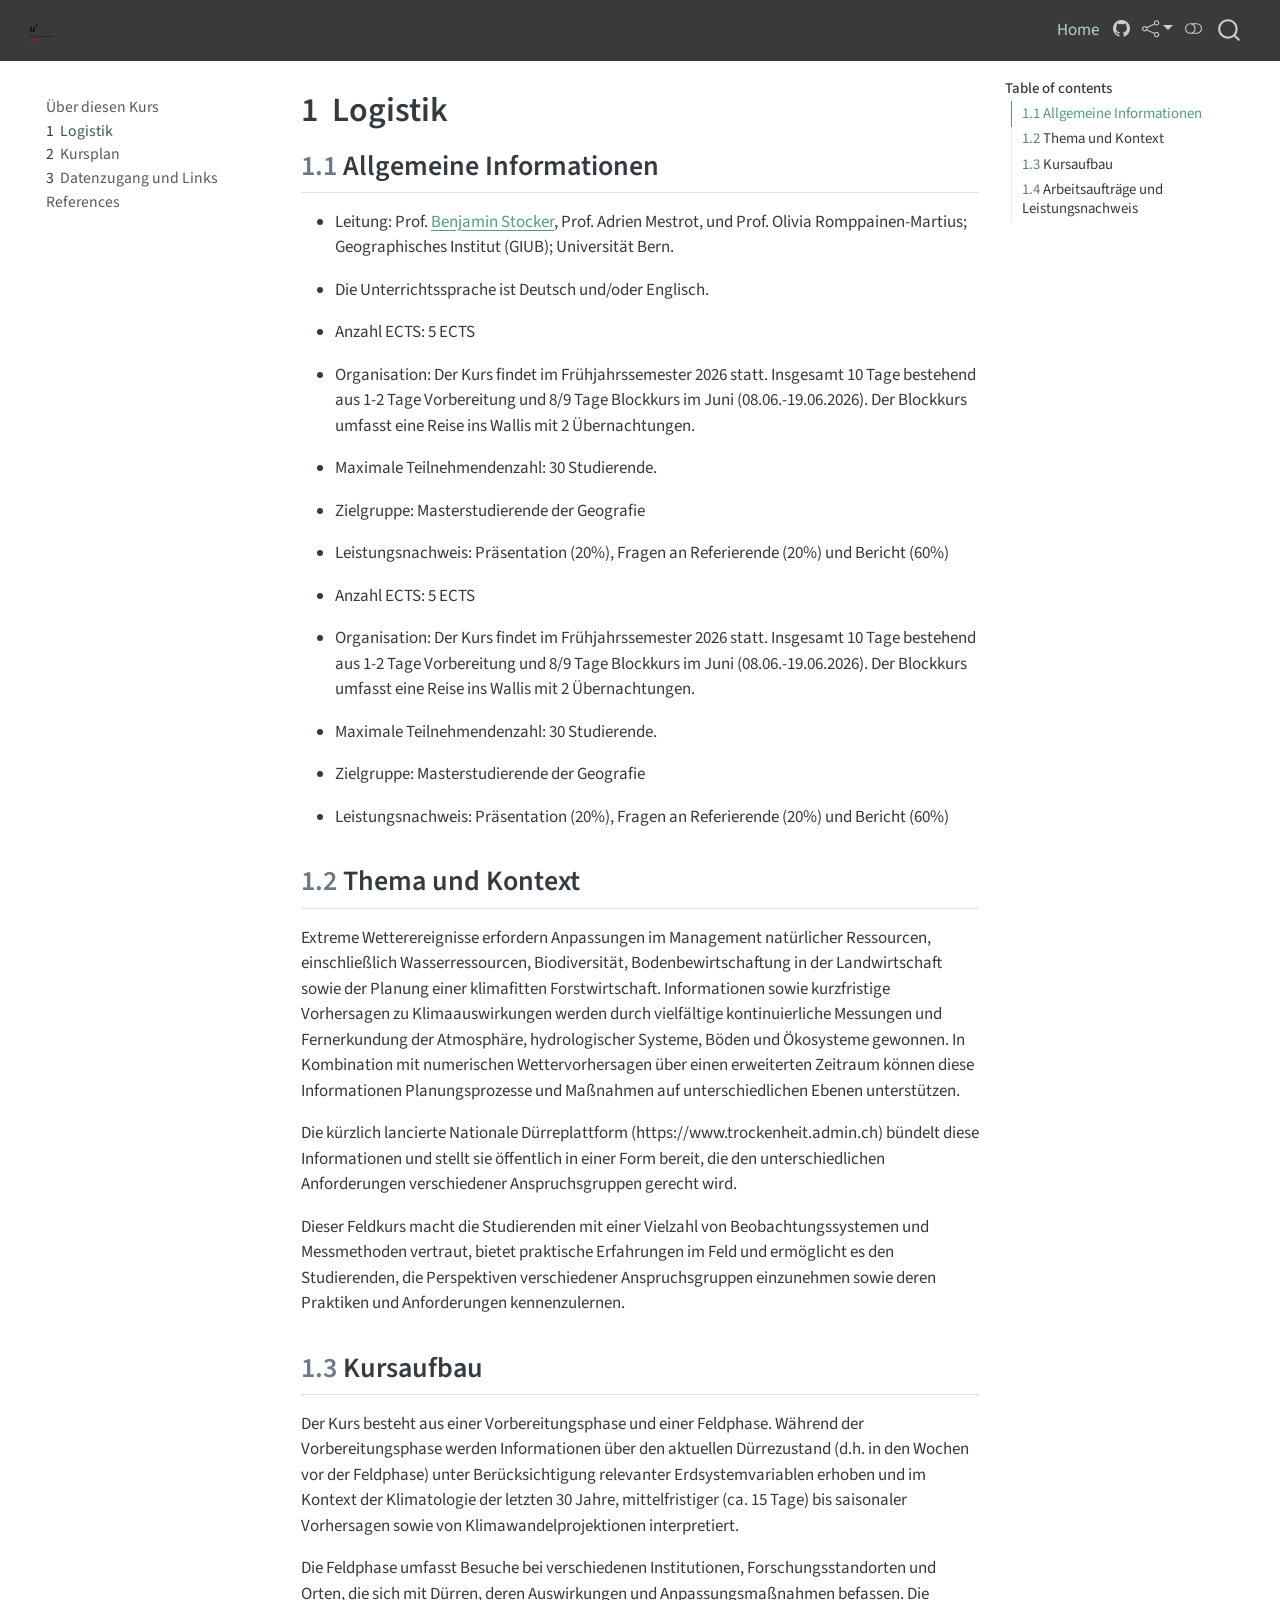
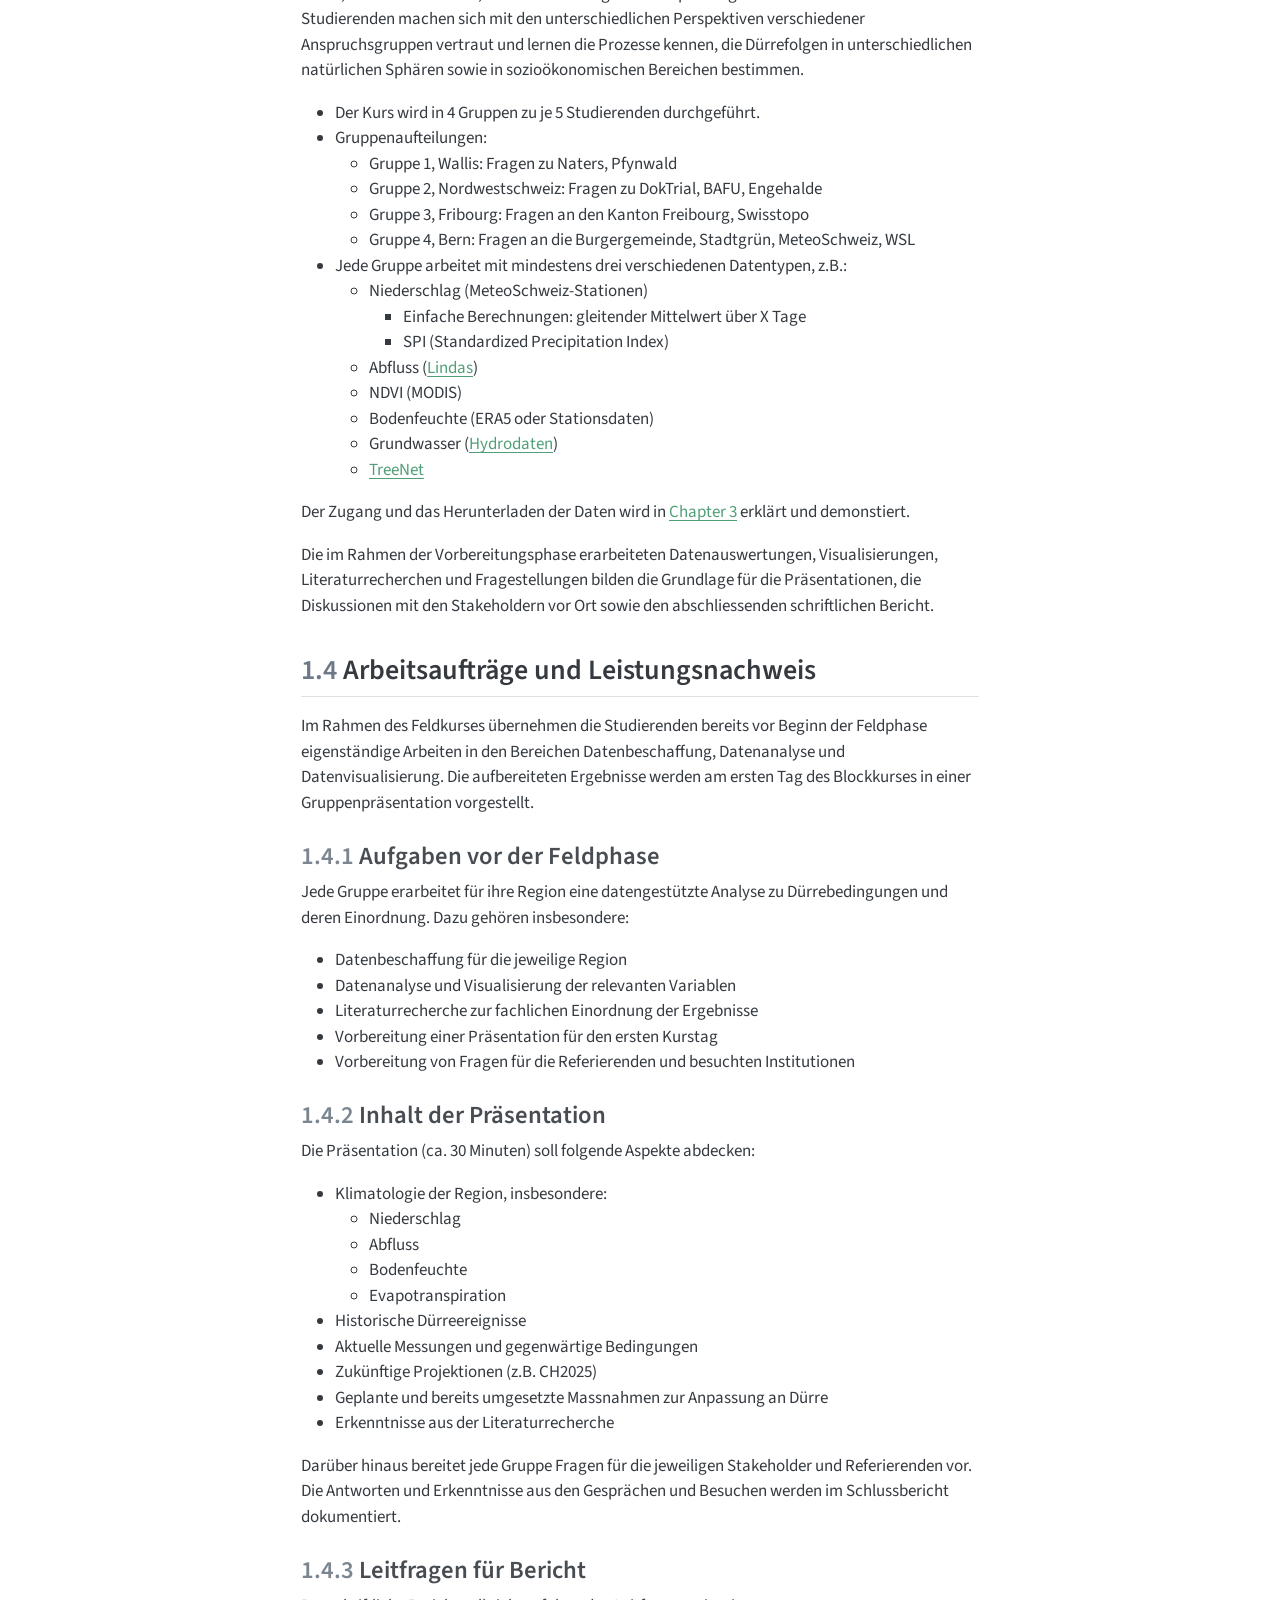
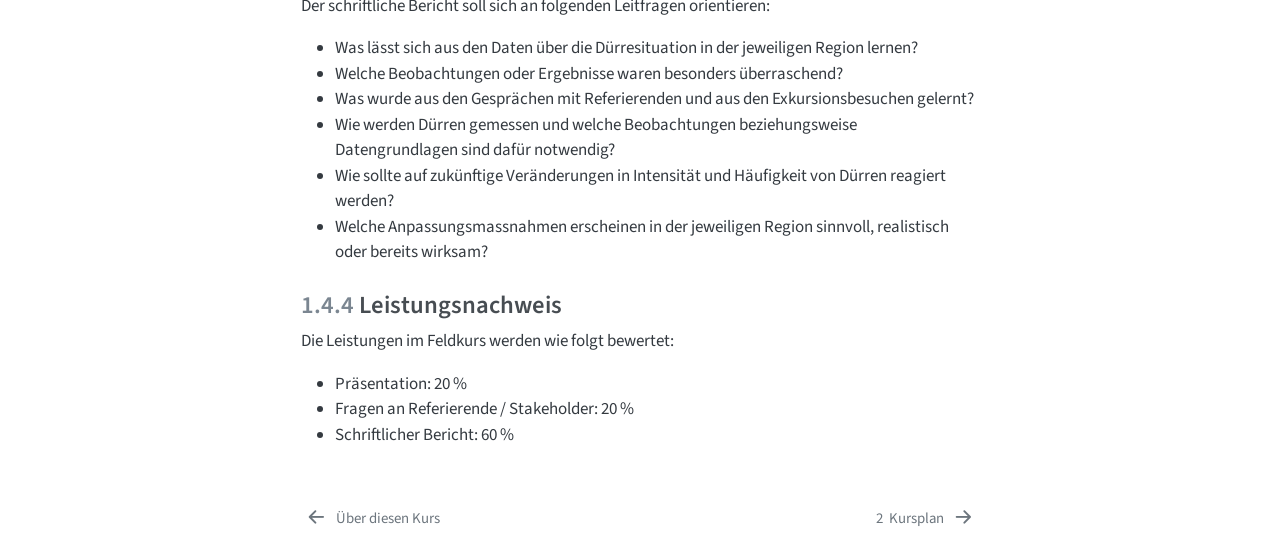
==== commit 0084b168: "Built site for gh-pages" ====
--- a/design.html
+++ b/design.html
@@ -2,16 +2,13 @@
 <html xmlns="http://www.w3.org/1999/xhtml" lang="en" xml:lang="en"><head>
 
 <meta charset="utf-8">
-<meta name="generator" content="quarto-1.9.37">
+<meta name="generator" content="quarto-1.8.27">
 
 <meta name="viewport" content="width=device-width, initial-scale=1.0, user-scalable=yes">
 
 
 <title>1&nbsp; Logistik – Feldkurs Schweiz</title>
 <style>
-/* Default styles provided by pandoc.
-** See https://pandoc.org/MANUAL.html#variables-for-html for config info.
-*/
 code{white-space: pre-wrap;}
 span.smallcaps{font-variant: small-caps;}
 div.columns{display: flex; gap: min(4vw, 1.5em);}
@@ -38,18 +35,19 @@
 <link href="./figures/favicon.ico" rel="icon">
 <script src="site_libs/quarto-html/quarto.js" type="module"></script>
 <script src="site_libs/quarto-html/tabsets/tabsets.js" type="module"></script>
+<script src="site_libs/quarto-html/axe/axe-check.js" type="module"></script>
 <script src="site_libs/quarto-html/popper.min.js"></script>
 <script src="site_libs/quarto-html/tippy.umd.min.js"></script>
 <script src="site_libs/quarto-html/anchor.min.js"></script>
 <link href="site_libs/quarto-html/tippy.css" rel="stylesheet">
-<link href="site_libs/quarto-html/quarto-syntax-highlighting-7f8f88aac4f3542376d5c11b86a4c14d.css" rel="stylesheet" class="quarto-color-scheme" id="quarto-text-highlighting-styles">
-<link href="site_libs/quarto-html/quarto-syntax-highlighting-dark-d0ae9245876894da5ac7e18953ecc5cc.css" rel="stylesheet" class="quarto-color-scheme quarto-color-alternate" id="quarto-text-highlighting-styles">
-<link href="site_libs/quarto-html/quarto-syntax-highlighting-7f8f88aac4f3542376d5c11b86a4c14d.css" rel="stylesheet" class="quarto-color-scheme-extra" id="quarto-text-highlighting-styles">
+<link href="site_libs/quarto-html/quarto-syntax-highlighting-ed96de9b727972fe78a7b5d16c58bf87.css" rel="stylesheet" class="quarto-color-scheme" id="quarto-text-highlighting-styles">
+<link href="site_libs/quarto-html/quarto-syntax-highlighting-dark-4d9afe2b8d18ee9fa5d0d57b5ed4214d.css" rel="stylesheet" class="quarto-color-scheme quarto-color-alternate" id="quarto-text-highlighting-styles">
+<link href="site_libs/quarto-html/quarto-syntax-highlighting-ed96de9b727972fe78a7b5d16c58bf87.css" rel="stylesheet" class="quarto-color-scheme-extra" id="quarto-text-highlighting-styles">
 <script src="site_libs/bootstrap/bootstrap.min.js"></script>
 <link href="site_libs/bootstrap/bootstrap-icons.css" rel="stylesheet">
-<link href="site_libs/bootstrap/bootstrap-4ff8a739b33b00098da8eb25d7dcc603.min.css" rel="stylesheet" append-hash="true" class="quarto-color-scheme" id="quarto-bootstrap" data-mode="light">
-<link href="site_libs/bootstrap/bootstrap-dark-99ed86e83d9d381114257d8c52c6e005.min.css" rel="stylesheet" append-hash="true" class="quarto-color-scheme quarto-color-alternate" id="quarto-bootstrap" data-mode="dark">
-<link href="site_libs/bootstrap/bootstrap-4ff8a739b33b00098da8eb25d7dcc603.min.css" rel="stylesheet" append-hash="true" class="quarto-color-scheme-extra" id="quarto-bootstrap" data-mode="light">
+<link href="site_libs/bootstrap/bootstrap-1b664e6692268865ac8c350bc2db6ed4.min.css" rel="stylesheet" append-hash="true" class="quarto-color-scheme" id="quarto-bootstrap" data-mode="light">
+<link href="site_libs/bootstrap/bootstrap-dark-55abac0465d10ec823624cc1da9df1de.min.css" rel="stylesheet" append-hash="true" class="quarto-color-scheme quarto-color-alternate" id="quarto-bootstrap" data-mode="dark">
+<link href="site_libs/bootstrap/bootstrap-1b664e6692268865ac8c350bc2db6ed4.min.css" rel="stylesheet" append-hash="true" class="quarto-color-scheme-extra" id="quarto-bootstrap" data-mode="light">
 <script id="quarto-search-options" type="application/json">{
   "location": "navbar",
   "copy-button": false,
--- a/site_libs/quarto-html/quarto-syntax-highlighting-ed96de9b727972fe78a7b5d16c58bf87.css
+++ b/site_libs/quarto-html/quarto-syntax-highlighting-ed96de9b727972fe78a7b5d16c58bf87.css
@@ -0,0 +1,236 @@
+/* quarto syntax highlight colors */
+:root {
+  --quarto-hl-ot-color: #003B4F;
+  --quarto-hl-at-color: #657422;
+  --quarto-hl-ss-color: #20794D;
+  --quarto-hl-an-color: #5E5E5E;
+  --quarto-hl-fu-color: #4758AB;
+  --quarto-hl-st-color: #20794D;
+  --quarto-hl-cf-color: #003B4F;
+  --quarto-hl-op-color: #5E5E5E;
+  --quarto-hl-er-color: #AD0000;
+  --quarto-hl-bn-color: #AD0000;
+  --quarto-hl-al-color: #AD0000;
+  --quarto-hl-va-color: #111111;
+  --quarto-hl-bu-color: inherit;
+  --quarto-hl-ex-color: inherit;
+  --quarto-hl-pp-color: #AD0000;
+  --quarto-hl-in-color: #5E5E5E;
+  --quarto-hl-vs-color: #20794D;
+  --quarto-hl-wa-color: #5E5E5E;
+  --quarto-hl-do-color: #5E5E5E;
+  --quarto-hl-im-color: #00769E;
+  --quarto-hl-ch-color: #20794D;
+  --quarto-hl-dt-color: #AD0000;
+  --quarto-hl-fl-color: #AD0000;
+  --quarto-hl-co-color: #5E5E5E;
+  --quarto-hl-cv-color: #5E5E5E;
+  --quarto-hl-cn-color: #8f5902;
+  --quarto-hl-sc-color: #5E5E5E;
+  --quarto-hl-dv-color: #AD0000;
+  --quarto-hl-kw-color: #003B4F;
+}
+
+/* other quarto variables */
+:root {
+  --quarto-font-monospace: SFMono-Regular, Menlo, Monaco, Consolas, "Liberation Mono", "Courier New", monospace;
+}
+
+/* syntax highlight based on Pandoc's rules */
+pre > code.sourceCode > span {
+  color: #003B4F;
+}
+
+code.sourceCode > span {
+  color: #003B4F;
+}
+
+div.sourceCode,
+div.sourceCode pre.sourceCode {
+  color: #003B4F;
+}
+
+/* Normal */
+code span {
+  color: #003B4F;
+}
+
+/* Alert */
+code span.al {
+  color: #AD0000;
+  font-style: inherit;
+}
+
+/* Annotation */
+code span.an {
+  color: #5E5E5E;
+  font-style: inherit;
+}
+
+/* Attribute */
+code span.at {
+  color: #657422;
+  font-style: inherit;
+}
+
+/* BaseN */
+code span.bn {
+  color: #AD0000;
+  font-style: inherit;
+}
+
+/* BuiltIn */
+code span.bu {
+  font-style: inherit;
+}
+
+/* ControlFlow */
+code span.cf {
+  color: #003B4F;
+  font-weight: bold;
+  font-style: inherit;
+}
+
+/* Char */
+code span.ch {
+  color: #20794D;
+  font-style: inherit;
+}
+
+/* Constant */
+code span.cn {
+  color: #8f5902;
+  font-style: inherit;
+}
+
+/* Comment */
+code span.co {
+  color: #5E5E5E;
+  font-style: inherit;
+}
+
+/* CommentVar */
+code span.cv {
+  color: #5E5E5E;
+  font-style: italic;
+}
+
+/* Documentation */
+code span.do {
+  color: #5E5E5E;
+  font-style: italic;
+}
+
+/* DataType */
+code span.dt {
+  color: #AD0000;
+  font-style: inherit;
+}
+
+/* DecVal */
+code span.dv {
+  color: #AD0000;
+  font-style: inherit;
+}
+
+/* Error */
+code span.er {
+  color: #AD0000;
+  font-style: inherit;
+}
+
+/* Extension */
+code span.ex {
+  font-style: inherit;
+}
+
+/* Float */
+code span.fl {
+  color: #AD0000;
+  font-style: inherit;
+}
+
+/* Function */
+code span.fu {
+  color: #4758AB;
+  font-style: inherit;
+}
+
+/* Import */
+code span.im {
+  color: #00769E;
+  font-style: inherit;
+}
+
+/* Information */
+code span.in {
+  color: #5E5E5E;
+  font-style: inherit;
+}
+
+/* Keyword */
+code span.kw {
+  color: #003B4F;
+  font-weight: bold;
+  font-style: inherit;
+}
+
+/* Operator */
+code span.op {
+  color: #5E5E5E;
+  font-style: inherit;
+}
+
+/* Other */
+code span.ot {
+  color: #003B4F;
+  font-style: inherit;
+}
+
+/* Preprocessor */
+code span.pp {
+  color: #AD0000;
+  font-style: inherit;
+}
+
+/* SpecialChar */
+code span.sc {
+  color: #5E5E5E;
+  font-style: inherit;
+}
+
+/* SpecialString */
+code span.ss {
+  color: #20794D;
+  font-style: inherit;
+}
+
+/* String */
+code span.st {
+  color: #20794D;
+  font-style: inherit;
+}
+
+/* Variable */
+code span.va {
+  color: #111111;
+  font-style: inherit;
+}
+
+/* VerbatimString */
+code span.vs {
+  color: #20794D;
+  font-style: inherit;
+}
+
+/* Warning */
+code span.wa {
+  color: #5E5E5E;
+  font-style: italic;
+}
+
+.prevent-inlining {
+  content: "</";
+}
+
+/*# sourceMappingURL=0920dd6d7437995b8cdf7429764427b1.css.map */
--- a/site_libs/quarto-html/quarto-syntax-highlighting-dark-4d9afe2b8d18ee9fa5d0d57b5ed4214d.css
+++ b/site_libs/quarto-html/quarto-syntax-highlighting-dark-4d9afe2b8d18ee9fa5d0d57b5ed4214d.css
@@ -0,0 +1,219 @@
+/* quarto syntax highlight colors */
+:root {
+  --quarto-hl-al-color: #f07178;
+  --quarto-hl-an-color: #d4d0ab;
+  --quarto-hl-at-color: #00e0e0;
+  --quarto-hl-bn-color: #d4d0ab;
+  --quarto-hl-bu-color: #abe338;
+  --quarto-hl-ch-color: #abe338;
+  --quarto-hl-co-color: #f8f8f2;
+  --quarto-hl-cv-color: #ffd700;
+  --quarto-hl-cn-color: #ffd700;
+  --quarto-hl-cf-color: #ffa07a;
+  --quarto-hl-dt-color: #ffa07a;
+  --quarto-hl-dv-color: #d4d0ab;
+  --quarto-hl-do-color: #f8f8f2;
+  --quarto-hl-er-color: #f07178;
+  --quarto-hl-ex-color: #00e0e0;
+  --quarto-hl-fl-color: #d4d0ab;
+  --quarto-hl-fu-color: #ffa07a;
+  --quarto-hl-im-color: #abe338;
+  --quarto-hl-in-color: #d4d0ab;
+  --quarto-hl-kw-color: #ffa07a;
+  --quarto-hl-op-color: #ffa07a;
+  --quarto-hl-ot-color: #00e0e0;
+  --quarto-hl-pp-color: #dcc6e0;
+  --quarto-hl-re-color: #00e0e0;
+  --quarto-hl-sc-color: #abe338;
+  --quarto-hl-ss-color: #abe338;
+  --quarto-hl-st-color: #abe338;
+  --quarto-hl-va-color: #00e0e0;
+  --quarto-hl-vs-color: #abe338;
+  --quarto-hl-wa-color: #dcc6e0;
+}
+
+/* other quarto variables */
+:root {
+  --quarto-font-monospace: SFMono-Regular, Menlo, Monaco, Consolas, "Liberation Mono", "Courier New", monospace;
+}
+
+/* syntax highlight based on Pandoc's rules */
+pre > code.sourceCode > span {
+  color: #f8f8f2;
+}
+
+code.sourceCode > span {
+  color: #f8f8f2;
+}
+
+div.sourceCode,
+div.sourceCode pre.sourceCode {
+  color: #f8f8f2;
+}
+
+/* Normal */
+code span {
+  color: #f8f8f2;
+}
+
+/* Alert */
+code span.al {
+  color: #f07178;
+}
+
+/* Annotation */
+code span.an {
+  color: #d4d0ab;
+}
+
+/* Attribute */
+code span.at {
+  color: #00e0e0;
+}
+
+/* BaseN */
+code span.bn {
+  color: #d4d0ab;
+}
+
+/* BuiltIn */
+code span.bu {
+  color: #abe338;
+}
+
+/* ControlFlow */
+code span.cf {
+  font-weight: bold;
+  color: #ffa07a;
+}
+
+/* Char */
+code span.ch {
+  color: #abe338;
+}
+
+/* Constant */
+code span.cn {
+  color: #ffd700;
+}
+
+/* Comment */
+code span.co {
+  font-style: italic;
+  color: #f8f8f2;
+}
+
+/* CommentVar */
+code span.cv {
+  color: #ffd700;
+}
+
+/* Documentation */
+code span.do {
+  color: #f8f8f2;
+}
+
+/* DataType */
+code span.dt {
+  color: #ffa07a;
+}
+
+/* DecVal */
+code span.dv {
+  color: #d4d0ab;
+}
+
+/* Error */
+code span.er {
+  color: #f07178;
+  text-decoration: underline;
+}
+
+/* Extension */
+code span.ex {
+  font-weight: bold;
+  color: #00e0e0;
+}
+
+/* Float */
+code span.fl {
+  color: #d4d0ab;
+}
+
+/* Function */
+code span.fu {
+  color: #ffa07a;
+}
+
+/* Import */
+code span.im {
+  color: #abe338;
+}
+
+/* Information */
+code span.in {
+  color: #d4d0ab;
+}
+
+/* Keyword */
+code span.kw {
+  font-weight: bold;
+  color: #ffa07a;
+}
+
+/* Operator */
+code span.op {
+  color: #ffa07a;
+}
+
+/* Other */
+code span.ot {
+  color: #00e0e0;
+}
+
+/* Preprocessor */
+code span.pp {
+  color: #dcc6e0;
+}
+
+/* RegionMarker */
+code span.re {
+  background-color: #f8f8f2;
+  color: #00e0e0;
+}
+
+/* SpecialChar */
+code span.sc {
+  color: #abe338;
+}
+
+/* SpecialString */
+code span.ss {
+  color: #abe338;
+}
+
+/* String */
+code span.st {
+  color: #abe338;
+}
+
+/* Variable */
+code span.va {
+  color: #00e0e0;
+}
+
+/* VerbatimString */
+code span.vs {
+  color: #abe338;
+}
+
+/* Warning */
+code span.wa {
+  color: #dcc6e0;
+}
+
+.prevent-inlining {
+  content: "</";
+}
+
+/*# sourceMappingURL=86edf53ecdff796acf02dbceed379426.css.map */
--- a/site_libs/quarto-html/quarto-syntax-highlighting-ed96de9b727972fe78a7b5d16c58bf87.css
+++ b/site_libs/quarto-html/quarto-syntax-highlighting-ed96de9b727972fe78a7b5d16c58bf87.css
@@ -0,0 +1,236 @@
+/* quarto syntax highlight colors */
+:root {
+  --quarto-hl-ot-color: #003B4F;
+  --quarto-hl-at-color: #657422;
+  --quarto-hl-ss-color: #20794D;
+  --quarto-hl-an-color: #5E5E5E;
+  --quarto-hl-fu-color: #4758AB;
+  --quarto-hl-st-color: #20794D;
+  --quarto-hl-cf-color: #003B4F;
+  --quarto-hl-op-color: #5E5E5E;
+  --quarto-hl-er-color: #AD0000;
+  --quarto-hl-bn-color: #AD0000;
+  --quarto-hl-al-color: #AD0000;
+  --quarto-hl-va-color: #111111;
+  --quarto-hl-bu-color: inherit;
+  --quarto-hl-ex-color: inherit;
+  --quarto-hl-pp-color: #AD0000;
+  --quarto-hl-in-color: #5E5E5E;
+  --quarto-hl-vs-color: #20794D;
+  --quarto-hl-wa-color: #5E5E5E;
+  --quarto-hl-do-color: #5E5E5E;
+  --quarto-hl-im-color: #00769E;
+  --quarto-hl-ch-color: #20794D;
+  --quarto-hl-dt-color: #AD0000;
+  --quarto-hl-fl-color: #AD0000;
+  --quarto-hl-co-color: #5E5E5E;
+  --quarto-hl-cv-color: #5E5E5E;
+  --quarto-hl-cn-color: #8f5902;
+  --quarto-hl-sc-color: #5E5E5E;
+  --quarto-hl-dv-color: #AD0000;
+  --quarto-hl-kw-color: #003B4F;
+}
+
+/* other quarto variables */
+:root {
+  --quarto-font-monospace: SFMono-Regular, Menlo, Monaco, Consolas, "Liberation Mono", "Courier New", monospace;
+}
+
+/* syntax highlight based on Pandoc's rules */
+pre > code.sourceCode > span {
+  color: #003B4F;
+}
+
+code.sourceCode > span {
+  color: #003B4F;
+}
+
+div.sourceCode,
+div.sourceCode pre.sourceCode {
+  color: #003B4F;
+}
+
+/* Normal */
+code span {
+  color: #003B4F;
+}
+
+/* Alert */
+code span.al {
+  color: #AD0000;
+  font-style: inherit;
+}
+
+/* Annotation */
+code span.an {
+  color: #5E5E5E;
+  font-style: inherit;
+}
+
+/* Attribute */
+code span.at {
+  color: #657422;
+  font-style: inherit;
+}
+
+/* BaseN */
+code span.bn {
+  color: #AD0000;
+  font-style: inherit;
+}
+
+/* BuiltIn */
+code span.bu {
+  font-style: inherit;
+}
+
+/* ControlFlow */
+code span.cf {
+  color: #003B4F;
+  font-weight: bold;
+  font-style: inherit;
+}
+
+/* Char */
+code span.ch {
+  color: #20794D;
+  font-style: inherit;
+}
+
+/* Constant */
+code span.cn {
+  color: #8f5902;
+  font-style: inherit;
+}
+
+/* Comment */
+code span.co {
+  color: #5E5E5E;
+  font-style: inherit;
+}
+
+/* CommentVar */
+code span.cv {
+  color: #5E5E5E;
+  font-style: italic;
+}
+
+/* Documentation */
+code span.do {
+  color: #5E5E5E;
+  font-style: italic;
+}
+
+/* DataType */
+code span.dt {
+  color: #AD0000;
+  font-style: inherit;
+}
+
+/* DecVal */
+code span.dv {
+  color: #AD0000;
+  font-style: inherit;
+}
+
+/* Error */
+code span.er {
+  color: #AD0000;
+  font-style: inherit;
+}
+
+/* Extension */
+code span.ex {
+  font-style: inherit;
+}
+
+/* Float */
+code span.fl {
+  color: #AD0000;
+  font-style: inherit;
+}
+
+/* Function */
+code span.fu {
+  color: #4758AB;
+  font-style: inherit;
+}
+
+/* Import */
+code span.im {
+  color: #00769E;
+  font-style: inherit;
+}
+
+/* Information */
+code span.in {
+  color: #5E5E5E;
+  font-style: inherit;
+}
+
+/* Keyword */
+code span.kw {
+  color: #003B4F;
+  font-weight: bold;
+  font-style: inherit;
+}
+
+/* Operator */
+code span.op {
+  color: #5E5E5E;
+  font-style: inherit;
+}
+
+/* Other */
+code span.ot {
+  color: #003B4F;
+  font-style: inherit;
+}
+
+/* Preprocessor */
+code span.pp {
+  color: #AD0000;
+  font-style: inherit;
+}
+
+/* SpecialChar */
+code span.sc {
+  color: #5E5E5E;
+  font-style: inherit;
+}
+
+/* SpecialString */
+code span.ss {
+  color: #20794D;
+  font-style: inherit;
+}
+
+/* String */
+code span.st {
+  color: #20794D;
+  font-style: inherit;
+}
+
+/* Variable */
+code span.va {
+  color: #111111;
+  font-style: inherit;
+}
+
+/* VerbatimString */
+code span.vs {
+  color: #20794D;
+  font-style: inherit;
+}
+
+/* Warning */
+code span.wa {
+  color: #5E5E5E;
+  font-style: italic;
+}
+
+.prevent-inlining {
+  content: "</";
+}
+
+/*# sourceMappingURL=0920dd6d7437995b8cdf7429764427b1.css.map */
